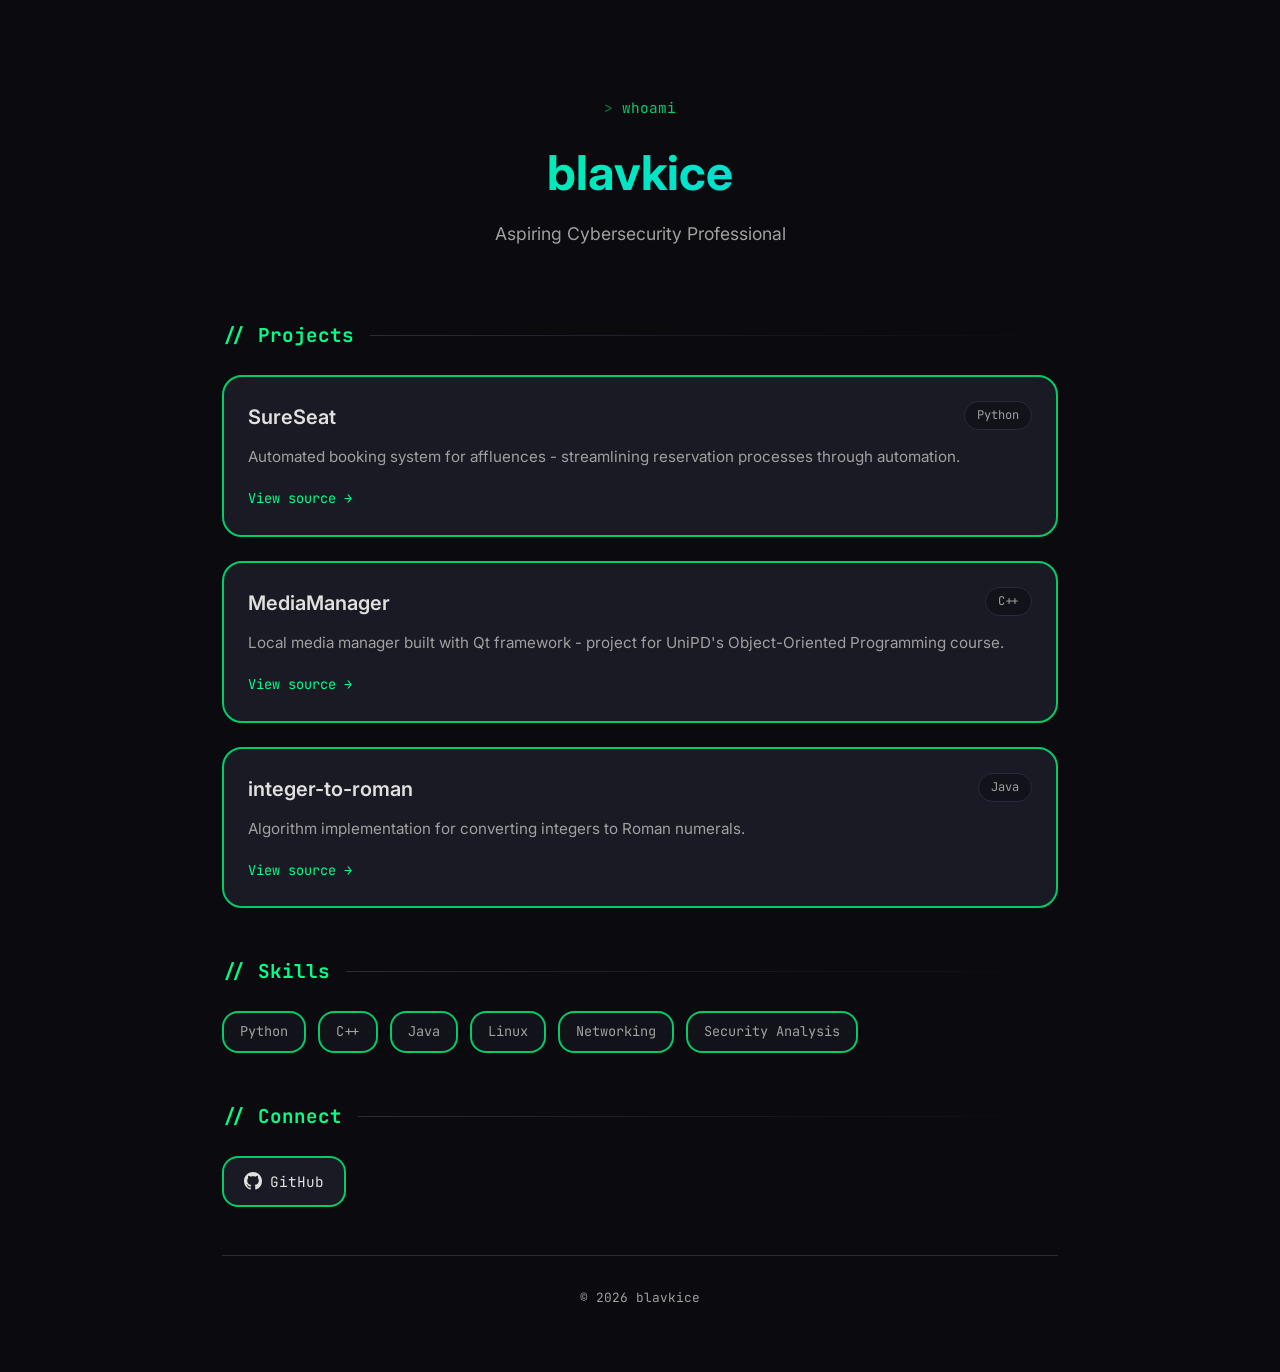
==== index.html @ 7a6851fd "updated style" ====
<!DOCTYPE html>
<html lang="en">
<head>
    <meta charset="UTF-8">
    <meta name="viewport" content="width=device-width, initial-scale=1.0">
    <meta name="description" content="blavkice - Aspiring Cybersecurity Professional. Portfolio showcasing projects in Python, C++, and Java.">
    <meta name="theme-color" content="#0a0a0f">
    <title>blavkice | Cybersecurity Portfolio</title>

    <link rel="preconnect" href="https://fonts.googleapis.com">
    <link rel="preconnect" href="https://fonts.gstatic.com" crossorigin>
    <link href="https://fonts.googleapis.com/css2?family=JetBrains+Mono:wght@400;700&family=Inter:wght@400;600;700&display=swap" rel="stylesheet">

    <link rel="stylesheet" href="style.css">

    <!-- SR only utility (inline for immediate availability) -->
    <style>
        .sr-only {
            position: absolute;
            width: 1px;
            height: 1px;
            padding: 0;
            margin: -1px;
            overflow: hidden;
            clip: rect(0, 0, 0, 0);
            white-space: nowrap;
            border: 0;
        }
    </style>
</head>
<body>
    <a href="#main-content" class="skip-link">Skip to main content</a>

    <div class="container">
        <header class="header">
            <p class="terminal-prompt" aria-hidden="true">whoami</p>
            <h1 class="header__title">blavkice</h1>
            <p class="header__tagline">Aspiring Cybersecurity Professional</p>
        </header>

        <main id="main-content">
            <section class="section" aria-labelledby="projects-heading">
                <div class="section__header">
                    <h2 id="projects-heading" class="section__title">// Projects</h2>
                </div>
                <div class="projects-grid" role="list">
                    <article class="project-card" role="listitem">
                        <div class="project-card__header">
                            <h3 class="project-card__title">
                                <a href="https://github.com/blavkice/SureSeat" target="_blank" rel="noopener noreferrer">
                                    SureSeat
                                </a>
                            </h3>
                            <span class="project-card__lang">Python</span>
                        </div>
                        <p class="project-card__desc">Automated booking system for affluences - streamlining reservation processes through automation.</p>
                        <a href="https://github.com/blavkice/SureSeat"
                           class="project-card__link"
                           target="_blank"
                           rel="noopener noreferrer"
                           aria-label="View SureSeat source code on GitHub">
                            View source
                        </a>
                    </article>

                    <article class="project-card" role="listitem">
                        <div class="project-card__header">
                            <h3 class="project-card__title">
                                <a href="https://github.com/blavkice/MediaManager" target="_blank" rel="noopener noreferrer">
                                    MediaManager
                                </a>
                            </h3>
                            <span class="project-card__lang">C++</span>
                        </div>
                        <p class="project-card__desc">Local media manager built with Qt framework - project for UniPD's Object-Oriented Programming course.</p>
                        <a href="https://github.com/blavkice/MediaManager"
                           class="project-card__link"
                           target="_blank"
                           rel="noopener noreferrer"
                           aria-label="View MediaManager source code on GitHub">
                            View source
                        </a>
                    </article>

                    <article class="project-card" role="listitem">
                        <div class="project-card__header">
                            <h3 class="project-card__title">
                                <a href="https://github.com/blavkice/integer-to-roman" target="_blank" rel="noopener noreferrer">
                                    integer-to-roman
                                </a>
                            </h3>
                            <span class="project-card__lang">Java</span>
                        </div>
                        <p class="project-card__desc">Algorithm implementation for converting integers to Roman numerals.</p>
                        <a href="https://github.com/blavkice/integer-to-roman"
                           class="project-card__link"
                           target="_blank"
                           rel="noopener noreferrer"
                           aria-label="View integer-to-roman source code on GitHub">
                            View source
                        </a>
                    </article>
                </div>
            </section>

            <section class="section" aria-labelledby="skills-heading">
                <div class="section__header">
                    <h2 id="skills-heading" class="section__title">// Skills</h2>
                </div>
                <ul class="skills-list" aria-label="Technical skills">
                    <li class="skill-tag">Python</li>
                    <li class="skill-tag">C++</li>
                    <li class="skill-tag">Java</li>
                    <li class="skill-tag">Linux</li>
                    <li class="skill-tag">Networking</li>
                    <li class="skill-tag">Security Analysis</li>
                </ul>
            </section>

            <section class="section" aria-labelledby="contact-heading">
                <div class="section__header">
                    <h2 id="contact-heading" class="section__title">// Connect</h2>
                </div>
                <nav class="contact-links" aria-label="Social links">
                    <a href="https://github.com/blavkice"
                       class="contact-link"
                       target="_blank"
                       rel="noopener noreferrer"
                       aria-label="Visit GitHub profile">
                        <svg class="contact-link__icon" viewBox="0 0 24 24" fill="currentColor" aria-hidden="true" focusable="false">
                            <path d="M12 0C5.37 0 0 5.37 0 12c0 5.31 3.435 9.795 8.205 11.385.6.105.825-.255.825-.57 0-.285-.015-1.23-.015-2.235-3.015.555-3.795-.735-4.035-1.41-.135-.345-.72-1.41-1.23-1.695-.42-.225-1.02-.78-.015-.795.945-.015 1.62.87 1.845 1.23 1.08 1.815 2.805 1.305 3.495.99.105-.78.42-1.305.765-1.605-2.67-.3-5.46-1.335-5.46-5.925 0-1.305.465-2.385 1.23-3.225-.12-.3-.54-1.53.12-3.18 0 0 1.005-.315 3.3 1.23.96-.27 1.98-.405 3-.405s2.04.135 3 .405c2.295-1.56 3.3-1.23 3.3-1.23.66 1.65.24 2.88.12 3.18.765.84 1.23 1.905 1.23 3.225 0 4.605-2.805 5.625-5.475 5.925.435.375.81 1.095.81 2.22 0 1.605-.015 2.895-.015 3.3 0 .315.225.69.825.57A12.02 12.02 0 0024 12c0-6.63-5.37-12-12-12z"/>
                        </svg>
                        GitHub
                    </a>
                </nav>
            </section>
        </main>

        <footer class="footer" role="contentinfo">
            <p>&copy; <span id="current-year">2025</span> blavkice</p>
        </footer>
    </div>

    <script src="script.js"></script>
    <script>
        document.getElementById('current-year').textContent = new Date().getFullYear();
    </script>
</body>
</html>
---- style.css ----
:root {
    --bg-primary: #0a0a0f;
    --bg-secondary: #12121a;
    --bg-card: #1a1a24;
    --accent: #00ff88;
    --accent-dim: #00cc6a;
    --text-primary: #e0e0e0;
    --text-secondary: #a0a0a0;
    --border: #2a2a3a;
    --glow: rgba(0, 255, 136, 0.15);
    --focus-outline: #00ccff;
}

*,
*::before,
*::after {
    margin: 0;
    padding: 0;
    box-sizing: border-box;
}

html {
    scroll-behavior: smooth;
}

body {
    font-family: 'Inter', -apple-system, BlinkMacSystemFont, 'Segoe UI', sans-serif;
    background: var(--bg-primary);
    color: var(--text-primary);
    line-height: 1.6;
    min-height: 100vh;
    font-size: 1rem;
}


.skip-link {
    position: absolute;
    top: -100%;
    left: 50%;
    transform: translateX(-50%);
    background: var(--accent);
    color: var(--bg-primary);
    padding: 0.75rem 1.5rem;
    border-radius: 0 0 8px 8px;
    font-weight: 600;
    text-decoration: none;
    z-index: 1000;
    transition: top 0.2s;
}

.skip-link:focus {
    top: 0;
    outline: 3px solid var(--focus-outline);
    outline-offset: 2px;
}

:focus-visible {
    outline: 3px solid var(--focus-outline);
    outline-offset: 2px;
}

a:focus-visible,
button:focus-visible {
    outline: 3px solid var(--focus-outline);
    outline-offset: 2px;
}

@media (prefers-reduced-motion: reduce) {
    *,
    *::before,
    *::after {
        animation-duration: 0.01ms !important;
        animation-iteration-count: 1 !important;
        transition-duration: 0.01ms !important;
    }

    html {
        scroll-behavior: auto;
    }
}

.container {
    max-width: 900px;
    margin: 0 auto;
    padding: 2rem;
}

.header {
    text-align: center;
    padding: 4rem 0 3rem;
}

.terminal-prompt {
    font-family: 'JetBrains Mono', monospace;
    color: var(--accent);
    font-size: 0.9rem;
    margin-bottom: 1rem;
    opacity: 0.8;
}

.terminal-prompt::before {
    content: '> ';
    opacity: 0.6;
}

.header__title {
    font-size: clamp(2rem, 5vw, 3rem);
    font-weight: 700;
    margin-bottom: 0.5rem;
    background: linear-gradient(135deg, var(--accent), #00ccff);
    -webkit-background-clip: text;
    -webkit-text-fill-color: transparent;
    background-clip: text;
}

.header__tagline {
    color: var(--text-secondary);
    font-size: 1.1rem;
    margin-bottom: 1.5rem;
}

.status {
    display: inline-flex;
    align-items: center;
    gap: 0.5rem;
    font-family: 'JetBrains Mono', monospace;
    font-size: 0.85rem;
    color: var(--accent);
    background: var(--glow);
    padding: 0.5rem 1rem;
    border-radius: 20px;
    border: 1px solid var(--accent-dim);
}

.status__indicator {
    width: 8px;
    height: 8px;
    background: var(--accent);
    border-radius: 50%;
    animation: pulse 2s infinite;
}

@keyframes pulse {
    0%, 100% { opacity: 1; }
    50% { opacity: 0.4; }
}

.section {
    margin-bottom: 3rem;
}

.section__header {
    display: flex;
    align-items: center;
    gap: 1rem;
    margin-bottom: 1.5rem;
    font-family: 'JetBrains Mono', monospace;
}

.section__title {
    font-size: 1.2rem;
    color: var(--accent);
}

.section__header::after {
    content: '';
    flex: 1;
    height: 1px;
    background: linear-gradient(90deg, var(--border), transparent);
}

.projects-grid {
    display: grid;
    gap: 1.5rem;
}

.project-card {
    background: var(--bg-card);
    border: 2px solid var(--accent-dim);
    border-radius: 20px;
    padding: 1.5rem;
    transition: border-color 0.3s ease, transform 0.3s ease, box-shadow 0.3s ease;
    position: relative;
    overflow: hidden;
}

.project-card::before {
    content: '';
    position: absolute;
    top: 0;
    left: 0;
    width: 100%;
    height: 2px;
    background: linear-gradient(90deg, var(--accent), transparent);
    opacity: 0;
    transition: opacity 0.3s;
}

.project-card:hover,
.project-card:focus-within {
    border-color: var(--accent-dim);
    transform: translateY(-2px);
    box-shadow: 0 10px 40px rgba(0, 255, 136, 0.1);
}

.project-card:hover::before,
.project-card:focus-within::before {
    opacity: 1;
}

.project-card__header {
    display: flex;
    justify-content: space-between;
    align-items: flex-start;
    margin-bottom: 0.75rem;
    flex-wrap: wrap;
    gap: 0.5rem;
}

.project-card__title {
    font-size: 1.25rem;
    font-weight: 600;
    color: var(--text-primary);
}

.project-card__title a {
    color: inherit;
    text-decoration: none;
    transition: color 0.2s;
}

.project-card__title a:hover,
.project-card__title a:focus {
    color: var(--accent);
}

.project-card__lang {
    font-family: 'JetBrains Mono', monospace;
    font-size: 0.75rem;
    padding: 0.25rem 0.75rem;
    background: var(--bg-secondary);
    border: 1px solid var(--border);
    border-radius: 15px;
    color: var(--text-secondary);
}

.project-card__desc {
    color: var(--text-secondary);
    font-size: 0.95rem;
    margin-bottom: 1rem;
}

.project-card__link {
    font-family: 'JetBrains Mono', monospace;
    font-size: 0.85rem;
    color: var(--accent);
    text-decoration: none;
    display: inline-flex;
    align-items: center;
    gap: 0.5rem;
    transition: gap 0.2s;
}

.project-card__link:hover,
.project-card__link:focus {
    gap: 0.75rem;
}

.project-card__link::after {
    content: '\2192';
    aria-hidden: true;
}

.skills-list {
    display: flex;
    flex-wrap: wrap;
    gap: 0.75rem;
    list-style: none;
}

.skill-tag {
    font-family: 'JetBrains Mono', monospace;
    font-size: 0.85rem;
    padding: 0.5rem 1rem;
    background: var(--bg-secondary);
    border: 2px solid var(--accent-dim);
    border-radius: 16px;
    color: var(--text-secondary);
    transition: border-color 0.2s, color 0.2s;
}

.skill-tag:hover {
    border-color: var(--accent-dim);
    color: var(--accent);
}

.contact-links {
    display: flex;
    gap: 1rem;
    flex-wrap: wrap;
}

.contact-link {
    display: inline-flex;
    align-items: center;
    gap: 0.5rem;
    padding: 0.75rem 1.25rem;
    background: var(--bg-card);
    border: 2px solid var(--accent-dim);
    border-radius: 16px;
    color: var(--text-primary);
    text-decoration: none;
    font-family: 'JetBrains Mono', monospace;
    font-size: 0.9rem;
    transition: border-color 0.2s, color 0.2s;
}

.contact-link:hover,
.contact-link:focus {
    border-color: var(--accent);
    color: var(--accent);
}

.contact-link__icon {
    width: 18px;
    height: 18px;
    flex-shrink: 0;
}

.footer {
    text-align: center;
    padding: 2rem 0;
    font-family: 'JetBrains Mono', monospace;
    font-size: 0.8rem;
    color: var(--text-secondary);
    border-top: 1px solid var(--border);
    margin-top: 2rem;
}

@media (max-width: 600px) {
    .container {
        padding: 1rem;
    }

    .header {
        padding: 2rem 0;
    }

    .section__header {
        flex-wrap: wrap;
    }

    .project-card__header {
        flex-direction: column;
        align-items: flex-start;
    }
}

@media (prefers-contrast: high) {
    :root {
        --text-secondary: #c0c0c0;
        --border: #404050;
    }

    .project-card,
    .contact-link,
    .skill-tag {
        border-width: 2px;
    }
}
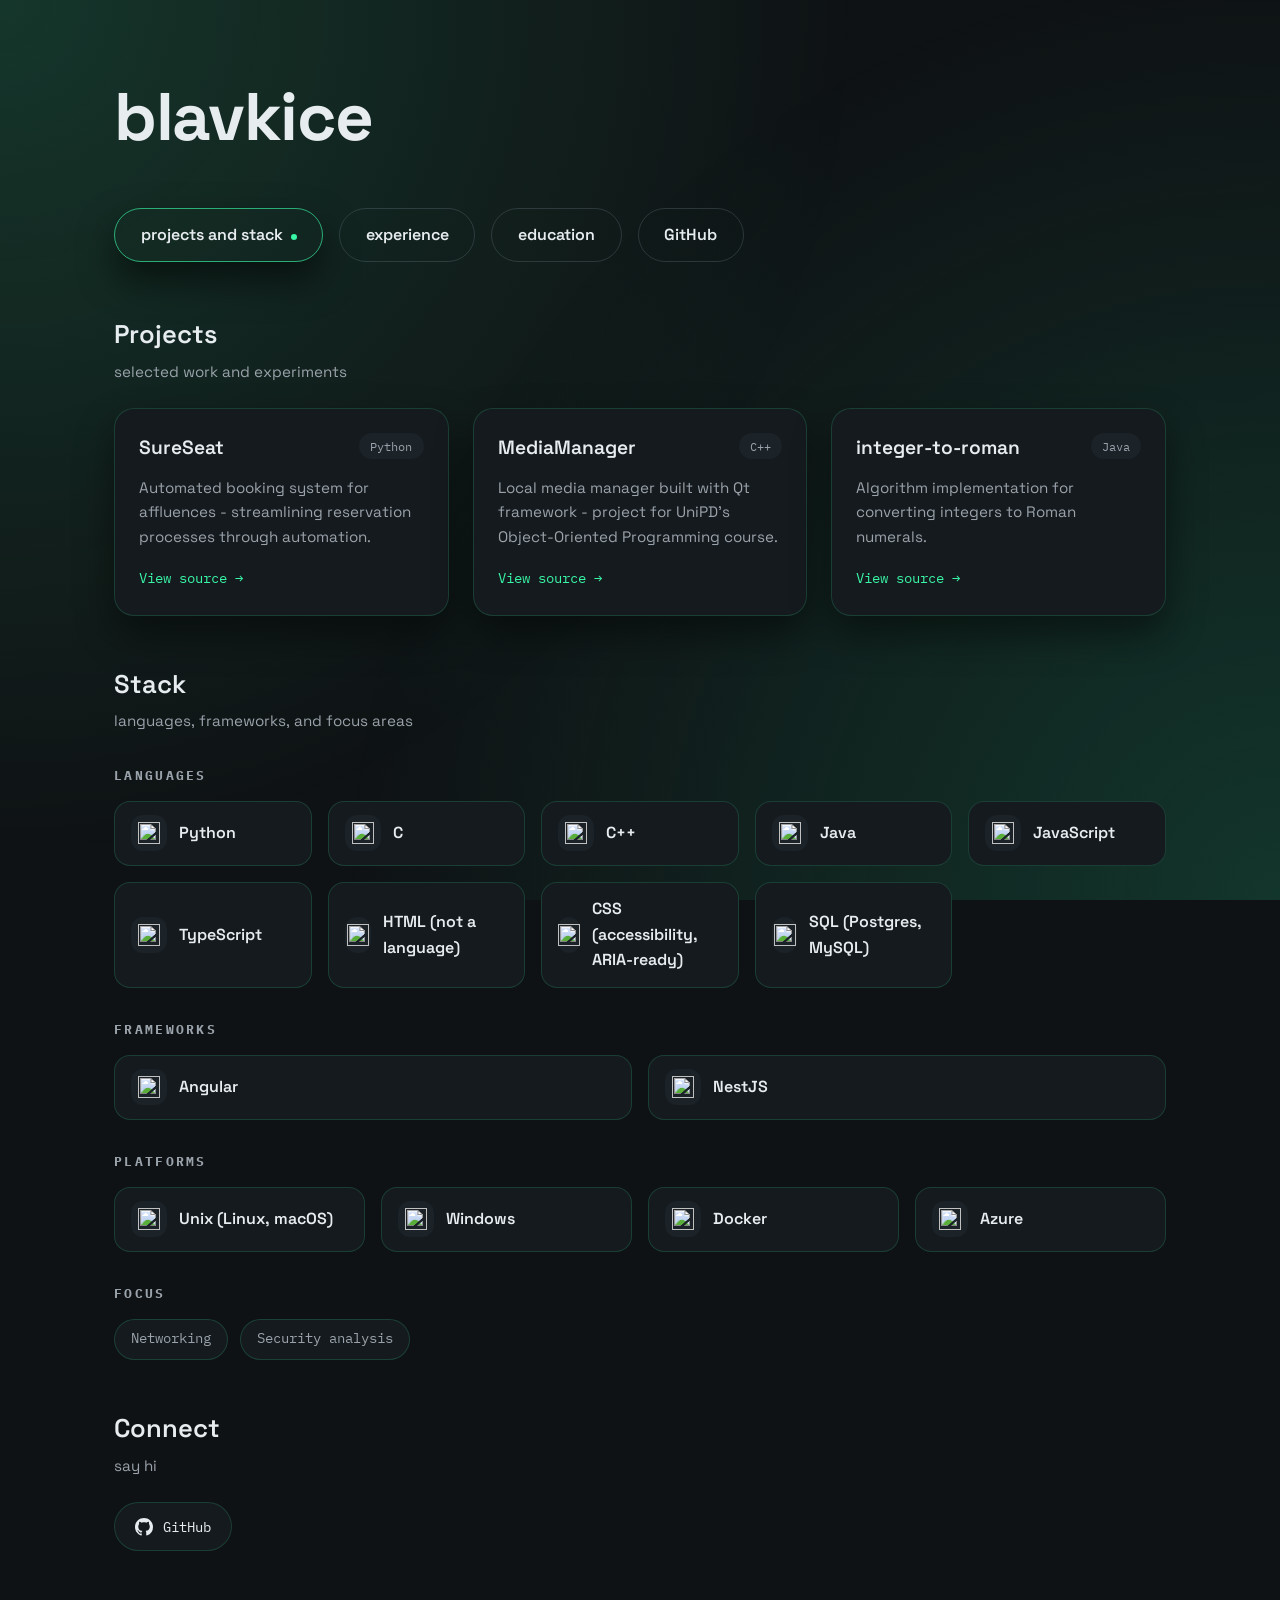
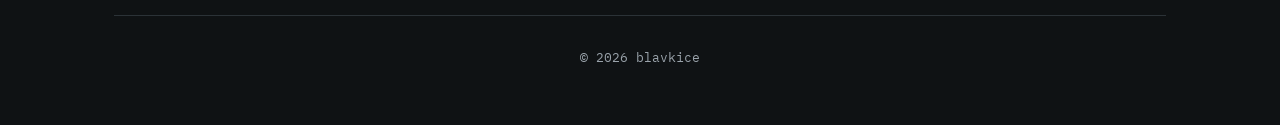
==== commit 145b7733: "portfolio update" ====
--- a/index.html
+++ b/index.html
@@ -3,13 +3,13 @@
 <head>
     <meta charset="UTF-8">
     <meta name="viewport" content="width=device-width, initial-scale=1.0">
-    <meta name="description" content="blavkice - Aspiring Cybersecurity Professional. Portfolio showcasing projects in Python, C++, and Java.">
-    <meta name="theme-color" content="#0a0a0f">
-    <title>blavkice | Cybersecurity Portfolio</title>
+    <meta name="description" content="blavkice - Software developer. Portfolio with projects in Python, C++, Java, and TypeScript with Angular and NestJS.">
+    <meta name="theme-color" content="#0f1214">
+    <title>blavkice portfolio</title>
 
     <link rel="preconnect" href="https://fonts.googleapis.com">
     <link rel="preconnect" href="https://fonts.gstatic.com" crossorigin>
-    <link href="https://fonts.googleapis.com/css2?family=JetBrains+Mono:wght@400;700&family=Inter:wght@400;600;700&display=swap" rel="stylesheet">
+    <link href="https://fonts.googleapis.com/css2?family=IBM+Plex+Mono:wght@400;500&family=Space+Grotesk:wght@400;500;600;700&display=swap" rel="stylesheet">
 
     <link rel="stylesheet" href="style.css">
 
@@ -31,17 +31,28 @@
 <body>
     <a href="#main-content" class="skip-link">Skip to main content</a>
 
-    <div class="container">
-        <header class="header">
-            <p class="terminal-prompt" aria-hidden="true">whoami</p>
-            <h1 class="header__title">blavkice</h1>
-            <p class="header__tagline">Aspiring Cybersecurity Professional</p>
+    <div class="page">
+        <header class="hero hero--single">
+            <div class="hero__content">
+                <!-- <p class="eyebrow reveal" style="--delay: 0ms">student</p> -->
+                <h1 class="hero__title reveal" style="--delay: 80ms">blavkice</h1>
+                <p class="hero__subtitle reveal" style="--delay: 140ms"></p>
+                <div class="hero__actions reveal" style="--delay: 200ms">
+                    <a class="button button--ghost button--active" href="index.html">projects and stack</a>
+                    <a class="button button--ghost" href="experience.html">experience</a>
+                    <a class="button button--ghost" href="education.html">education</a>
+                    <a class="button button--ghost" href="https://github.com/blavkice" target="_blank" rel="noopener noreferrer">GitHub</a>
+                </div>
+            </div>
         </header>
 
         <main id="main-content">
             <section class="section" aria-labelledby="projects-heading">
                 <div class="section__header">
-                    <h2 id="projects-heading" class="section__title">// Projects</h2>
+                    <div>
+                        <h2 id="projects-heading" class="section__title">Projects</h2>
+                        <p class="section__desc">selected work and experiments</p>
+                    </div>
                 </div>
                 <div class="projects-grid" role="list">
                     <article class="project-card" role="listitem">
@@ -103,23 +114,137 @@
                 </div>
             </section>
 
-            <section class="section" aria-labelledby="skills-heading">
+            <section class="section" aria-labelledby="stack-heading">
                 <div class="section__header">
-                    <h2 id="skills-heading" class="section__title">// Skills</h2>
-                </div>
-                <ul class="skills-list" aria-label="Technical skills">
-                    <li class="skill-tag">Python</li>
-                    <li class="skill-tag">C++</li>
-                    <li class="skill-tag">Java</li>
-                    <li class="skill-tag">Linux</li>
-                    <li class="skill-tag">Networking</li>
-                    <li class="skill-tag">Security Analysis</li>
-                </ul>
+                    <div>
+                        <h2 id="stack-heading" class="section__title">Stack</h2>
+                        <p class="section__desc">languages, frameworks, and focus areas</p>
+                    </div>
+                </div>
+
+                <div class="stack-section">
+                    <h3 class="stack-section__title">Languages</h3>
+                    <div class="stack-grid" role="list">
+                        <div class="logo-card" role="listitem">
+                            <div class="logo-card__icon">
+                                <img src="https://cdn.jsdelivr.net/gh/devicons/devicon@latest/icons/python/python-original.svg" alt="" aria-hidden="true" loading="lazy">
+                            </div>
+                            <span class="logo-card__label">Python</span>
+                        </div>
+                        <div class="logo-card" role="listitem">
+                            <div class="logo-card__icon">
+                                <img src="https://cdn.jsdelivr.net/gh/devicons/devicon@latest/icons/c/c-original.svg" alt="" aria-hidden="true" loading="lazy">
+                            </div>
+                            <span class="logo-card__label">C</span>
+                        </div>
+                        <div class="logo-card" role="listitem">
+                            <div class="logo-card__icon">
+                                <img src="https://cdn.jsdelivr.net/gh/devicons/devicon@latest/icons/cplusplus/cplusplus-original.svg" alt="" aria-hidden="true" loading="lazy">
+                            </div>
+                            <span class="logo-card__label">C++</span>
+                        </div>
+                        <div class="logo-card" role="listitem">
+                            <div class="logo-card__icon">
+                                <img src="https://cdn.jsdelivr.net/gh/devicons/devicon@latest/icons/java/java-original.svg" alt="" aria-hidden="true" loading="lazy">
+                            </div>
+                            <span class="logo-card__label">Java</span>
+                        </div>
+                        <div class="logo-card" role="listitem">
+                            <div class="logo-card__icon">
+                                <img src="https://cdn.jsdelivr.net/gh/devicons/devicon@latest/icons/javascript/javascript-original.svg" alt="" aria-hidden="true" loading="lazy">
+                            </div>
+                            <span class="logo-card__label">JavaScript</span>
+                        </div>
+                        <div class="logo-card" role="listitem">
+                            <div class="logo-card__icon">
+                                <img src="https://cdn.jsdelivr.net/gh/devicons/devicon@latest/icons/typescript/typescript-original.svg" alt="" aria-hidden="true" loading="lazy">
+                            </div>
+                            <span class="logo-card__label">TypeScript</span>
+                        </div>
+                        <div class="logo-card" role="listitem">
+                            <div class="logo-card__icon">
+                                <img src="https://cdn.jsdelivr.net/gh/devicons/devicon@latest/icons/html5/html5-original.svg" alt="" aria-hidden="true" loading="lazy">
+                            </div>
+                            <span class="logo-card__label">HTML (not a language)</span>
+                        </div>
+                        <div class="logo-card" role="listitem">
+                            <div class="logo-card__icon">
+                                <img src="https://cdn.jsdelivr.net/gh/devicons/devicon@latest/icons/css3/css3-original.svg" alt="" aria-hidden="true" loading="lazy">
+                            </div>
+                            <span class="logo-card__label">CSS (accessibility, ARIA-ready)</span>
+                        </div>
+                        <div class="logo-card" role="listitem">
+                            <div class="logo-card__icon">
+                                <img src="https://cdn.jsdelivr.net/gh/devicons/devicon@latest/icons/postgresql/postgresql-original.svg" alt="" aria-hidden="true" loading="lazy">
+                            </div>
+                            <span class="logo-card__label">SQL (Postgres, MySQL)</span>
+                        </div>
+                    </div>
+                </div>
+
+                <div class="stack-section">
+                    <h3 class="stack-section__title">Frameworks</h3>
+                    <div class="stack-grid" role="list">
+                        <div class="logo-card" role="listitem">
+                            <div class="logo-card__icon">
+                                <img src="https://cdn.jsdelivr.net/gh/devicons/devicon@latest/icons/angularjs/angularjs-original.svg" alt="" aria-hidden="true" loading="lazy">
+                            </div>
+                            <span class="logo-card__label">Angular</span>
+                        </div>
+                        <div class="logo-card" role="listitem">
+                            <div class="logo-card__icon">
+                                <img src="https://cdn.jsdelivr.net/gh/devicons/devicon@latest/icons/nestjs/nestjs-original.svg" alt="" aria-hidden="true" loading="lazy">
+                            </div>
+                            <span class="logo-card__label">NestJS</span>
+                        </div>
+                    </div>
+                </div>
+
+                <div class="stack-section">
+                    <h3 class="stack-section__title">Platforms</h3>
+                    <div class="stack-grid" role="list">
+                        <div class="logo-card" role="listitem">
+                            <div class="logo-card__icon">
+                                <img src="https://cdn.jsdelivr.net/gh/devicons/devicon@latest/icons/linux/linux-original.svg" alt="" aria-hidden="true" loading="lazy">
+                            </div>
+                            <span class="logo-card__label">Unix (Linux, macOS)</span>
+                        </div>
+                        <div class="logo-card" role="listitem">
+                            <div class="logo-card__icon">
+                                <img src="https://cdn.jsdelivr.net/gh/devicons/devicon@latest/icons/windows8/windows8-original.svg" alt="" aria-hidden="true" loading="lazy">
+                            </div>
+                            <span class="logo-card__label">Windows</span>
+                        </div>
+                        <div class="logo-card" role="listitem">
+                            <div class="logo-card__icon">
+                                <img src="https://cdn.jsdelivr.net/gh/devicons/devicon@latest/icons/docker/docker-original.svg" alt="" aria-hidden="true" loading="lazy">
+                            </div>
+                            <span class="logo-card__label">Docker</span>
+                        </div>
+                        <div class="logo-card" role="listitem">
+                            <div class="logo-card__icon">
+                                <img src="https://cdn.jsdelivr.net/gh/devicons/devicon@latest/icons/azure/azure-original.svg" alt="" aria-hidden="true" loading="lazy">
+                            </div>
+                            <span class="logo-card__label">Azure</span>
+                        </div>
+                    </div>
+                </div>
+
+                <div class="stack-section">
+                    <h3 class="stack-section__title">Focus</h3>
+                    <ul class="chip-list" aria-label="Focus areas">
+                        <li class="chip">Networking</li>
+                        <li class="chip">Security analysis</li>
+                    </ul>
+                </div>
             </section>
 
             <section class="section" aria-labelledby="contact-heading">
                 <div class="section__header">
-                    <h2 id="contact-heading" class="section__title">// Connect</h2>
+                    <div>
+                        <h2 id="contact-heading" class="section__title">Connect</h2>
+                        <p class="section__desc">say hi</p>
+                    </div>
                 </div>
                 <nav class="contact-links" aria-label="Social links">
                     <a href="https://github.com/blavkice"
--- a/style.css
+++ b/style.css
@@ -1,14 +1,15 @@
 :root {
-    --bg-primary: #0a0a0f;
-    --bg-secondary: #12121a;
-    --bg-card: #1a1a24;
-    --accent: #00ff88;
-    --accent-dim: #00cc6a;
-    --text-primary: #e0e0e0;
-    --text-secondary: #a0a0a0;
-    --border: #2a2a3a;
-    --glow: rgba(0, 255, 136, 0.15);
-    --focus-outline: #00ccff;
+    --bg: #0f1214;
+    --bg-elev: #151a1e;
+    --bg-soft: #1b2228;
+    --ink: #e7ecef;
+    --ink-muted: #9aa3ab;
+    --accent: #39f5a6;
+    --accent-soft: rgba(57, 245, 166, 0.12);
+    --border: rgba(148, 163, 184, 0.22);
+    --shadow: 0 24px 50px rgba(0, 0, 0, 0.45);
+    --radius: 24px;
+    --mono: 'IBM Plex Mono', ui-monospace, SFMono-Regular, Menlo, monospace;
 }
 
 *,
@@ -24,14 +25,31 @@
 }
 
 body {
-    font-family: 'Inter', -apple-system, BlinkMacSystemFont, 'Segoe UI', sans-serif;
-    background: var(--bg-primary);
-    color: var(--text-primary);
+    font-family: 'Space Grotesk', 'Helvetica Neue', sans-serif;
+    background: var(--bg);
+    color: var(--ink);
     line-height: 1.6;
     min-height: 100vh;
     font-size: 1rem;
-}
-
+    position: relative;
+}
+
+body::before,
+body::after {
+    content: '';
+    position: fixed;
+    inset: 0;
+    pointer-events: none;
+    z-index: 0;
+}
+
+body::before {
+    background: radial-gradient(circle at top left, rgba(57, 245, 166, 0.16), transparent 55%);
+}
+
+body::after {
+    background: radial-gradient(circle at bottom right, rgba(34, 199, 140, 0.2), transparent 60%);
+}
 
 .skip-link {
     position: absolute;
@@ -39,30 +57,30 @@
     left: 50%;
     transform: translateX(-50%);
     background: var(--accent);
-    color: var(--bg-primary);
+    color: #08110d;
     padding: 0.75rem 1.5rem;
-    border-radius: 0 0 8px 8px;
+    border-radius: 0 0 12px 12px;
     font-weight: 600;
     text-decoration: none;
-    z-index: 1000;
-    transition: top 0.2s;
+    z-index: 10;
+    transition: top 0.2s ease;
 }
 
 .skip-link:focus {
     top: 0;
-    outline: 3px solid var(--focus-outline);
+    outline: 3px solid var(--accent);
     outline-offset: 2px;
 }
 
 :focus-visible {
-    outline: 3px solid var(--focus-outline);
-    outline-offset: 2px;
+    outline: 3px solid var(--accent);
+    outline-offset: 3px;
 }
 
 a:focus-visible,
 button:focus-visible {
-    outline: 3px solid var(--focus-outline);
-    outline-offset: 2px;
+    outline: 3px solid var(--accent);
+    outline-offset: 3px;
 }
 
 @media (prefers-reduced-motion: reduce) {
@@ -79,133 +97,205 @@
     }
 }
 
-.container {
-    max-width: 900px;
+.page {
+    max-width: 1100px;
     margin: 0 auto;
-    padding: 2rem;
-}
-
-.header {
-    text-align: center;
-    padding: 4rem 0 3rem;
-}
-
-.terminal-prompt {
-    font-family: 'JetBrains Mono', monospace;
-    color: var(--accent);
-    font-size: 0.9rem;
-    margin-bottom: 1rem;
-    opacity: 0.8;
-}
-
-.terminal-prompt::before {
-    content: '> ';
-    opacity: 0.6;
-}
-
-.header__title {
-    font-size: clamp(2rem, 5vw, 3rem);
+    padding: 2.5rem 1.5rem 3.5rem;
+    position: relative;
+    z-index: 1;
+}
+
+.hero {
+    display: grid;
+    grid-template-columns: 1.2fr 0.8fr;
+    gap: 2.5rem;
+    align-items: center;
+    padding: 1.5rem 0 1.25rem;
+}
+
+.hero--single {
+    grid-template-columns: 1fr;
+}
+
+.hero__content {
+    display: flex;
+    flex-direction: column;
+    gap: 0.75rem;
+}
+
+.eyebrow {
+    font-family: var(--mono);
+    letter-spacing: 0.2em;
+    text-transform: uppercase;
+    font-size: 0.7rem;
+    color: var(--ink-muted);
+}
+
+.hero__title {
+    font-size: clamp(2.8rem, 6vw, 4.2rem);
     font-weight: 700;
-    margin-bottom: 0.5rem;
-    background: linear-gradient(135deg, var(--accent), #00ccff);
-    -webkit-background-clip: text;
-    -webkit-text-fill-color: transparent;
-    background-clip: text;
-}
-
-.header__tagline {
-    color: var(--text-secondary);
+    letter-spacing: -0.02em;
+}
+
+.hero__subtitle {
     font-size: 1.1rem;
-    margin-bottom: 1.5rem;
-}
-
-.status {
-    display: inline-flex;
-    align-items: center;
-    gap: 0.5rem;
-    font-family: 'JetBrains Mono', monospace;
+    color: var(--ink-muted);
+    max-width: 28rem;
+}
+
+.hero__actions {
+    display: flex;
+    flex-wrap: wrap;
+    gap: 1rem;
+    margin-top: 0.75rem;
+}
+
+.button {
+    background: var(--accent);
+    color: #08110d;
+    padding: 0.85rem 1.6rem;
+    border-radius: 999px;
+    text-decoration: none;
+    font-weight: 600;
+    border: 1px solid transparent;
+    transition: transform 0.2s ease, box-shadow 0.2s ease, background 0.2s ease;
+    box-shadow: 0 16px 30px rgba(0, 0, 0, 0.45);
+}
+
+.button:hover,
+.button:focus {
+    transform: translateY(-1px);
+    box-shadow: 0 22px 40px rgba(0, 0, 0, 0.55);
+}
+
+.button--ghost {
+    background: transparent;
+    color: var(--ink);
+    border-color: var(--border);
+    box-shadow: none;
+}
+
+.button--ghost:hover,
+.button--ghost:focus {
+    background: var(--bg-elev);
+    border-color: rgba(57, 245, 166, 0.45);
+}
+
+.button--active {
+    position: relative;
+    border-color: rgba(57, 245, 166, 0.65);
+    box-shadow: 0 18px 36px rgba(0, 0, 0, 0.55);
+}
+
+.button--active::after {
+    content: '';
+    display: inline-block;
+    width: 6px;
+    height: 6px;
+    border-radius: 999px;
+    margin-left: 0.5rem;
+    background: #08110d;
+}
+
+.button--ghost.button--active::after {
+    background: var(--accent);
+}
+
+.hero__card {
+    background: var(--bg-elev);
+    border: 1px solid rgba(57, 245, 166, 0.18);
+    border-radius: var(--radius);
+    padding: 1.5rem;
+    box-shadow: var(--shadow);
+    position: relative;
+    overflow: hidden;
+}
+
+.hero__card::before {
+    content: '';
+    position: absolute;
+    inset: 0;
+    background: linear-gradient(135deg, rgba(57, 245, 166, 0.14), rgba(34, 199, 140, 0.12));
+    opacity: 0.7;
+    pointer-events: none;
+}
+
+.hero__card-inner {
+    position: relative;
+}
+
+.card__label {
+    font-family: var(--mono);
+    text-transform: uppercase;
+    letter-spacing: 0.12em;
+    font-size: 0.7rem;
+    color: var(--ink-muted);
+}
+
+.card__value {
+    font-size: 1.2rem;
+    font-weight: 600;
+    margin-top: 0.5rem;
+}
+
+.card__meta {
+    margin-top: 0.75rem;
+    font-family: var(--mono);
     font-size: 0.85rem;
-    color: var(--accent);
-    background: var(--glow);
-    padding: 0.5rem 1rem;
-    border-radius: 20px;
-    border: 1px solid var(--accent-dim);
-}
-
-.status__indicator {
-    width: 8px;
-    height: 8px;
-    background: var(--accent);
-    border-radius: 50%;
-    animation: pulse 2s infinite;
-}
-
-@keyframes pulse {
-    0%, 100% { opacity: 1; }
-    50% { opacity: 0.4; }
+    color: var(--ink-muted);
 }
 
 .section {
-    margin-bottom: 3rem;
+    margin-top: 3rem;
+}
+
+.section:first-of-type {
+    margin-top: 2rem;
 }
 
 .section__header {
     display: flex;
-    align-items: center;
+    justify-content: space-between;
+    align-items: flex-end;
     gap: 1rem;
     margin-bottom: 1.5rem;
-    font-family: 'JetBrains Mono', monospace;
 }
 
 .section__title {
-    font-size: 1.2rem;
-    color: var(--accent);
-}
-
-.section__header::after {
-    content: '';
-    flex: 1;
-    height: 1px;
-    background: linear-gradient(90deg, var(--border), transparent);
+    font-size: 1.6rem;
+    font-weight: 600;
+}
+
+.section__desc {
+    color: var(--ink-muted);
+    font-size: 0.95rem;
+    margin-top: 0.3rem;
 }
 
 .projects-grid {
     display: grid;
+    grid-template-columns: repeat(auto-fit, minmax(260px, 1fr));
     gap: 1.5rem;
 }
 
+.education-list .projects-grid + .projects-grid {
+    margin-top: 1.5rem;
+}
+
 .project-card {
-    background: var(--bg-card);
-    border: 2px solid var(--accent-dim);
+    background: var(--bg-elev);
+    border: 1px solid rgba(57, 245, 166, 0.16);
     border-radius: 20px;
     padding: 1.5rem;
-    transition: border-color 0.3s ease, transform 0.3s ease, box-shadow 0.3s ease;
-    position: relative;
-    overflow: hidden;
-}
-
-.project-card::before {
-    content: '';
-    position: absolute;
-    top: 0;
-    left: 0;
-    width: 100%;
-    height: 2px;
-    background: linear-gradient(90deg, var(--accent), transparent);
-    opacity: 0;
-    transition: opacity 0.3s;
+    box-shadow: 0 18px 38px rgba(0, 0, 0, 0.45);
+    transition: transform 0.2s ease, box-shadow 0.2s ease, border-color 0.2s ease;
 }
 
 .project-card:hover,
 .project-card:focus-within {
-    border-color: var(--accent-dim);
-    transform: translateY(-2px);
-    box-shadow: 0 10px 40px rgba(0, 255, 136, 0.1);
-}
-
-.project-card:hover::before,
-.project-card:focus-within::before {
-    opacity: 1;
+    transform: translateY(-4px);
+    box-shadow: 0 26px 54px rgba(0, 0, 0, 0.55);
+    border-color: rgba(57, 245, 166, 0.4);
 }
 
 .project-card__header {
@@ -217,16 +307,53 @@
     gap: 0.5rem;
 }
 
+.project-card--profile .project-card__header {
+    align-items: center;
+}
+
+.project-card__text {
+    display: flex;
+    flex-direction: column;
+    gap: 0.35rem;
+}
+
+.project-card__role {
+    font-family: var(--mono);
+    font-size: 0.85rem;
+    color: var(--ink-muted);
+}
+
+.badge {
+    min-width: 52px;
+    height: 52px;
+    border-radius: 16px;
+    background: var(--bg-soft);
+    border: 1px solid rgba(57, 245, 166, 0.25);
+    display: grid;
+    place-items: center;
+    font-family: var(--mono);
+    font-size: 0.95rem;
+    letter-spacing: 0.08em;
+    color: var(--accent);
+}
+
+.badge--vertiv {
+    background: linear-gradient(135deg, rgba(57, 245, 166, 0.2), rgba(21, 26, 30, 0.9));
+}
+
+.badge--unipd {
+    background: linear-gradient(135deg, rgba(57, 245, 166, 0.14), rgba(21, 26, 30, 0.9));
+}
+
 .project-card__title {
-    font-size: 1.25rem;
+    font-size: 1.2rem;
     font-weight: 600;
-    color: var(--text-primary);
 }
 
 .project-card__title a {
     color: inherit;
     text-decoration: none;
-    transition: color 0.2s;
+    transition: color 0.2s ease;
 }
 
 .project-card__title a:hover,
@@ -235,30 +362,29 @@
 }
 
 .project-card__lang {
-    font-family: 'JetBrains Mono', monospace;
+    font-family: var(--mono);
     font-size: 0.75rem;
-    padding: 0.25rem 0.75rem;
-    background: var(--bg-secondary);
-    border: 1px solid var(--border);
-    border-radius: 15px;
-    color: var(--text-secondary);
+    padding: 0.2rem 0.7rem;
+    background: var(--bg-soft);
+    border-radius: 999px;
+    color: var(--ink-muted);
 }
 
 .project-card__desc {
-    color: var(--text-secondary);
+    color: var(--ink-muted);
     font-size: 0.95rem;
     margin-bottom: 1rem;
 }
 
 .project-card__link {
-    font-family: 'JetBrains Mono', monospace;
+    font-family: var(--mono);
     font-size: 0.85rem;
     color: var(--accent);
     text-decoration: none;
     display: inline-flex;
     align-items: center;
     gap: 0.5rem;
-    transition: gap 0.2s;
+    transition: gap 0.2s ease;
 }
 
 .project-card__link:hover,
@@ -271,27 +397,76 @@
     aria-hidden: true;
 }
 
-.skills-list {
+.stack-section {
+    margin-top: 2rem;
+}
+
+.stack-section__title {
+    font-family: var(--mono);
+    font-size: 0.8rem;
+    text-transform: uppercase;
+    letter-spacing: 0.18em;
+    color: var(--ink-muted);
+    margin-bottom: 0.9rem;
+}
+
+.stack-grid {
+    display: grid;
+    grid-template-columns: repeat(auto-fit, minmax(170px, 1fr));
+    gap: 1rem;
+}
+
+.logo-card {
+    display: flex;
+    align-items: center;
+    gap: 0.75rem;
+    background: var(--bg-elev);
+    border: 1px solid rgba(57, 245, 166, 0.16);
+    border-radius: 16px;
+    padding: 0.85rem 1rem;
+    transition: transform 0.2s ease, box-shadow 0.2s ease;
+}
+
+.logo-card:hover,
+.logo-card:focus-within {
+    transform: translateY(-2px);
+    box-shadow: 0 18px 36px rgba(0, 0, 0, 0.5);
+}
+
+.logo-card__icon {
+    width: 36px;
+    height: 36px;
+    border-radius: 12px;
+    background: var(--bg-soft);
+    display: grid;
+    place-items: center;
+}
+
+.logo-card__icon img,
+.logo-card__icon svg {
+    width: 22px;
+    height: 22px;
+}
+
+.logo-card__label {
+    font-weight: 600;
+}
+
+.chip-list {
+    list-style: none;
     display: flex;
     flex-wrap: wrap;
     gap: 0.75rem;
-    list-style: none;
-}
-
-.skill-tag {
-    font-family: 'JetBrains Mono', monospace;
+}
+
+.chip {
+    padding: 0.55rem 1rem;
+    border-radius: 999px;
+    background: var(--bg-elev);
+    border: 1px solid rgba(57, 245, 166, 0.18);
+    font-family: var(--mono);
     font-size: 0.85rem;
-    padding: 0.5rem 1rem;
-    background: var(--bg-secondary);
-    border: 2px solid var(--accent-dim);
-    border-radius: 16px;
-    color: var(--text-secondary);
-    transition: border-color 0.2s, color 0.2s;
-}
-
-.skill-tag:hover {
-    border-color: var(--accent-dim);
-    color: var(--accent);
+    color: var(--ink-muted);
 }
 
 .contact-links {
@@ -303,22 +478,23 @@
 .contact-link {
     display: inline-flex;
     align-items: center;
-    gap: 0.5rem;
+    gap: 0.6rem;
     padding: 0.75rem 1.25rem;
-    background: var(--bg-card);
-    border: 2px solid var(--accent-dim);
-    border-radius: 16px;
-    color: var(--text-primary);
+    background: var(--bg-elev);
+    border: 1px solid rgba(57, 245, 166, 0.16);
+    border-radius: 999px;
+    color: var(--ink);
     text-decoration: none;
-    font-family: 'JetBrains Mono', monospace;
+    font-family: var(--mono);
     font-size: 0.9rem;
-    transition: border-color 0.2s, color 0.2s;
+    transition: transform 0.2s ease, box-shadow 0.2s ease, border-color 0.2s ease;
 }
 
 .contact-link:hover,
 .contact-link:focus {
-    border-color: var(--accent);
-    color: var(--accent);
+    transform: translateY(-2px);
+    box-shadow: 0 20px 40px rgba(0, 0, 0, 0.55);
+    border-color: rgba(57, 245, 166, 0.45);
 }
 
 .contact-link__icon {
@@ -329,25 +505,43 @@
 
 .footer {
     text-align: center;
-    padding: 2rem 0;
-    font-family: 'JetBrains Mono', monospace;
+    padding: 2rem 0 0;
+    font-family: var(--mono);
     font-size: 0.8rem;
-    color: var(--text-secondary);
+    color: var(--ink-muted);
     border-top: 1px solid var(--border);
-    margin-top: 2rem;
-}
-
-@media (max-width: 600px) {
-    .container {
-        padding: 1rem;
-    }
-
-    .header {
-        padding: 2rem 0;
+    margin-top: 4rem;
+}
+
+.reveal {
+    opacity: 0;
+    transition: opacity 0.25s ease-out;
+    transition-delay: var(--delay, 0ms);
+}
+
+.is-ready .reveal {
+    opacity: 1;
+}
+
+@media (max-width: 900px) {
+    .hero {
+        grid-template-columns: 1fr;
     }
 
     .section__header {
-        flex-wrap: wrap;
+        flex-direction: column;
+        align-items: flex-start;
+    }
+}
+
+@media (max-width: 640px) {
+    .page {
+        padding: 2rem 1.25rem 3rem;
+    }
+
+    .hero__actions {
+        flex-direction: column;
+        align-items: flex-start;
     }
 
     .project-card__header {
@@ -358,13 +552,7 @@
 
 @media (prefers-contrast: high) {
     :root {
-        --text-secondary: #c0c0c0;
-        --border: #404050;
-    }
-
-    .project-card,
-    .contact-link,
-    .skill-tag {
-        border-width: 2px;
-    }
-}
+        --border: rgba(148, 163, 184, 0.4);
+        --ink-muted: #c3c9cf;
+    }
+}
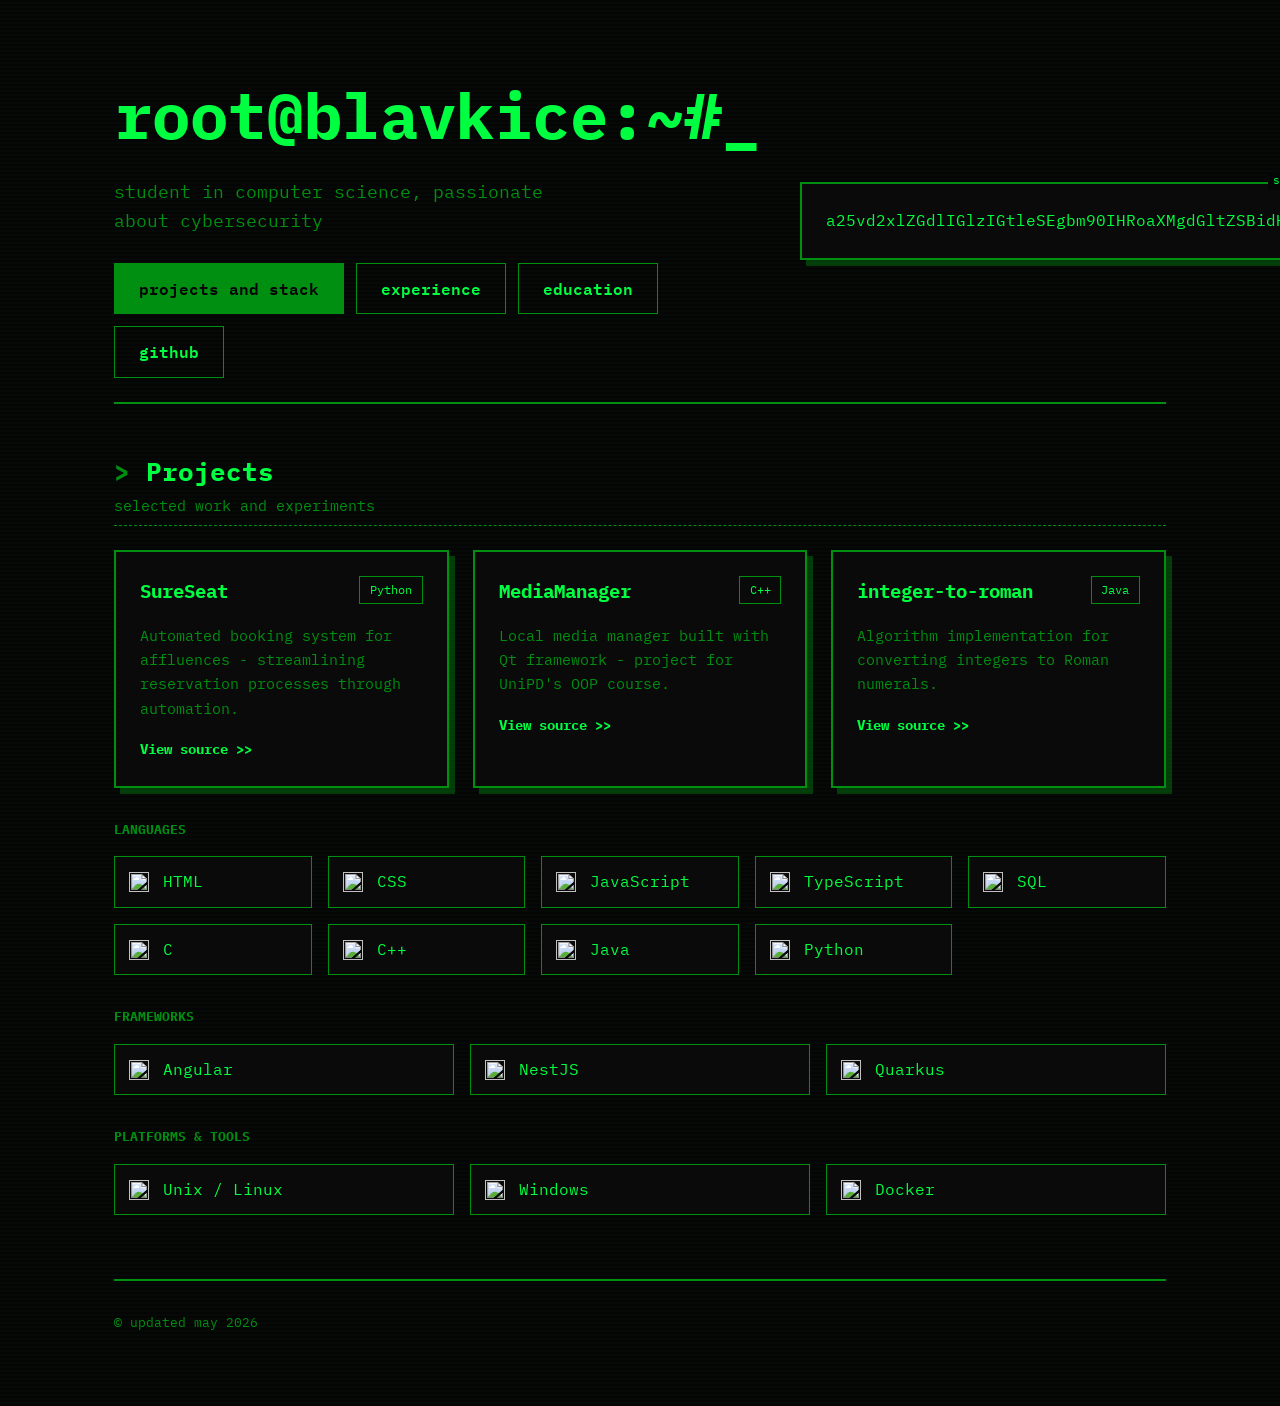
==== commit 000dca5f: "cool style update" ====
--- a/index.html
+++ b/index.html
@@ -1,183 +1,104 @@
+
 <!DOCTYPE html>
 <html lang="en">
 <head>
     <meta charset="UTF-8">
     <meta name="viewport" content="width=device-width, initial-scale=1.0">
-    <meta name="description" content="blavkice - Software developer. Portfolio with projects in Python, C++, Java, and TypeScript with Angular and NestJS.">
-    <meta name="theme-color" content="#0f1214">
     <title>blavkice portfolio</title>
-
-    <link rel="preconnect" href="https://fonts.googleapis.com">
-    <link rel="preconnect" href="https://fonts.gstatic.com" crossorigin>
-    <link href="https://fonts.googleapis.com/css2?family=IBM+Plex+Mono:wght@400;500&family=Space+Grotesk:wght@400;500;600;700&display=swap" rel="stylesheet">
-
+    <link href="https://fonts.googleapis.com/css2?family=IBM+Plex+Mono:wght@400;500;600;700&display=swap" rel="stylesheet">
     <link rel="stylesheet" href="style.css">
-
-    <!-- SR only utility (inline for immediate availability) -->
-    <style>
-        .sr-only {
-            position: absolute;
-            width: 1px;
-            height: 1px;
-            padding: 0;
-            margin: -1px;
-            overflow: hidden;
-            clip: rect(0, 0, 0, 0);
-            white-space: nowrap;
-            border: 0;
-        }
-    </style>
 </head>
 <body>
     <a href="#main-content" class="skip-link">Skip to main content</a>
-
     <div class="page">
-        <header class="hero hero--single">
+        <header class="hero">
             <div class="hero__content">
-                <!-- <p class="eyebrow reveal" style="--delay: 0ms">student</p> -->
-                <h1 class="hero__title reveal" style="--delay: 80ms">blavkice</h1>
-                <p class="hero__subtitle reveal" style="--delay: 140ms"></p>
-                <div class="hero__actions reveal" style="--delay: 200ms">
-                    <a class="button button--ghost button--active" href="index.html">projects and stack</a>
-                    <a class="button button--ghost" href="experience.html">experience</a>
-                    <a class="button button--ghost" href="education.html">education</a>
-                    <a class="button button--ghost" href="https://github.com/blavkice" target="_blank" rel="noopener noreferrer">GitHub</a>
+                <h1 class="hero__title">root@blavkice:~#</h1>
+                <p class="hero__subtitle">student in computer science, passionate about cybersecurity</p>
+                <div class="hero__actions">
+                    <a class="button button--active" href="index.html">projects and stack</a>
+                    <a class="button" href="experience.html">experience</a>
+                    <a class="button" href="education.html">education</a>
+                    <a class="button" href="https://github.com/blavkice" target="_blank">GitHub</a>
                 </div>
+            </div>
+            <div class="hero__card">
+                a25vd2xlZGdlIGlzIGtleSEgbm90IHRoaXMgdGltZSBidHc=
             </div>
         </header>
 
         <main id="main-content">
-            <section class="section" aria-labelledby="projects-heading">
+            <section class="section">
                 <div class="section__header">
-                    <div>
-                        <h2 id="projects-heading" class="section__title">Projects</h2>
-                        <p class="section__desc">selected work and experiments</p>
-                    </div>
+                    <h2 class="section__title">Projects</h2>
+                    <p class="section__desc">selected work and experiments</p>
                 </div>
-                <div class="projects-grid" role="list">
-                    <article class="project-card" role="listitem">
+                <div class="projects-grid">
+                    <article class="project-card">
                         <div class="project-card__header">
-                            <h3 class="project-card__title">
-                                <a href="https://github.com/blavkice/SureSeat" target="_blank" rel="noopener noreferrer">
-                                    SureSeat
-                                </a>
-                            </h3>
+                            <h3 class="project-card__title"><a href="https://github.com/blavkice/SureSeat" target="_blank">SureSeat</a></h3>
                             <span class="project-card__lang">Python</span>
                         </div>
                         <p class="project-card__desc">Automated booking system for affluences - streamlining reservation processes through automation.</p>
-                        <a href="https://github.com/blavkice/SureSeat"
-                           class="project-card__link"
-                           target="_blank"
-                           rel="noopener noreferrer"
-                           aria-label="View SureSeat source code on GitHub">
-                            View source
-                        </a>
+                        <a href="https://github.com/blavkice/SureSeat" class="project-card__link" target="_blank">View source</a>
                     </article>
-
-                    <article class="project-card" role="listitem">
+                    <article class="project-card">
                         <div class="project-card__header">
-                            <h3 class="project-card__title">
-                                <a href="https://github.com/blavkice/MediaManager" target="_blank" rel="noopener noreferrer">
-                                    MediaManager
-                                </a>
-                            </h3>
+                            <h3 class="project-card__title"><a href="https://github.com/blavkice/MediaManager" target="_blank">MediaManager</a></h3>
                             <span class="project-card__lang">C++</span>
                         </div>
-                        <p class="project-card__desc">Local media manager built with Qt framework - project for UniPD's Object-Oriented Programming course.</p>
-                        <a href="https://github.com/blavkice/MediaManager"
-                           class="project-card__link"
-                           target="_blank"
-                           rel="noopener noreferrer"
-                           aria-label="View MediaManager source code on GitHub">
-                            View source
-                        </a>
+                        <p class="project-card__desc">Local media manager built with Qt framework - project for UniPD's OOP course.</p>
+                        <a href="https://github.com/blavkice/MediaManager" class="project-card__link" target="_blank">View source</a>
                     </article>
-
-                    <article class="project-card" role="listitem">
+                    <article class="project-card">
                         <div class="project-card__header">
-                            <h3 class="project-card__title">
-                                <a href="https://github.com/blavkice/integer-to-roman" target="_blank" rel="noopener noreferrer">
-                                    integer-to-roman
-                                </a>
-                            </h3>
+                            <h3 class="project-card__title"><a href="https://github.com/blavkice/integer-to-roman" target="_blank">integer-to-roman</a></h3>
                             <span class="project-card__lang">Java</span>
                         </div>
                         <p class="project-card__desc">Algorithm implementation for converting integers to Roman numerals.</p>
-                        <a href="https://github.com/blavkice/integer-to-roman"
-                           class="project-card__link"
-                           target="_blank"
-                           rel="noopener noreferrer"
-                           aria-label="View integer-to-roman source code on GitHub">
-                            View source
-                        </a>
+                        <a href="https://github.com/blavkice/integer-to-roman" class="project-card__link" target="_blank">View source</a>
                     </article>
                 </div>
             </section>
 
-            <section class="section" aria-labelledby="stack-heading">
-                <div class="section__header">
-                    <div>
-                        <h2 id="stack-heading" class="section__title">Stack</h2>
-                        <p class="section__desc">languages, frameworks, and focus areas</p>
-                    </div>
-                </div>
-
-                <div class="stack-section">
+<div class="stack-section">
                     <h3 class="stack-section__title">Languages</h3>
                     <div class="stack-grid" role="list">
                         <div class="logo-card" role="listitem">
-                            <div class="logo-card__icon">
-                                <img src="https://cdn.jsdelivr.net/gh/devicons/devicon@latest/icons/python/python-original.svg" alt="" aria-hidden="true" loading="lazy">
-                            </div>
-                            <span class="logo-card__label">Python</span>
+                            <div class="logo-card__icon"><img src="https://cdn.jsdelivr.net/gh/devicons/devicon@latest/icons/html5/html5-original.svg" alt=""></div>
+                            <span class="logo-card__label">HTML</span>
                         </div>
                         <div class="logo-card" role="listitem">
-                            <div class="logo-card__icon">
-                                <img src="https://cdn.jsdelivr.net/gh/devicons/devicon@latest/icons/c/c-original.svg" alt="" aria-hidden="true" loading="lazy">
-                            </div>
+                            <div class="logo-card__icon"><img src="https://cdn.jsdelivr.net/gh/devicons/devicon@latest/icons/css3/css3-original.svg" alt=""></div>
+                            <span class="logo-card__label">CSS</span>
+                        </div>
+                        <div class="logo-card" role="listitem">
+                            <div class="logo-card__icon"><img src="https://cdn.jsdelivr.net/gh/devicons/devicon@latest/icons/javascript/javascript-original.svg" alt=""></div>
+                            <span class="logo-card__label">JavaScript</span>
+                        </div>
+                        <div class="logo-card" role="listitem">
+                            <div class="logo-card__icon"><img src="https://cdn.jsdelivr.net/gh/devicons/devicon@latest/icons/typescript/typescript-original.svg" alt=""></div>
+                            <span class="logo-card__label">TypeScript</span>
+                        </div>
+                        <div class="logo-card" role="listitem">
+                            <div class="logo-card__icon"><img src="https://cdn.jsdelivr.net/gh/devicons/devicon@latest/icons/postgresql/postgresql-original.svg" alt=""></div>
+                            <span class="logo-card__label">SQL</span>
+                        </div>
+                        <div class="logo-card" role="listitem">
+                            <div class="logo-card__icon"><img src="https://cdn.jsdelivr.net/gh/devicons/devicon@latest/icons/c/c-original.svg" alt=""></div>
                             <span class="logo-card__label">C</span>
                         </div>
                         <div class="logo-card" role="listitem">
-                            <div class="logo-card__icon">
-                                <img src="https://cdn.jsdelivr.net/gh/devicons/devicon@latest/icons/cplusplus/cplusplus-original.svg" alt="" aria-hidden="true" loading="lazy">
-                            </div>
+                            <div class="logo-card__icon"><img src="https://cdn.jsdelivr.net/gh/devicons/devicon@latest/icons/cplusplus/cplusplus-original.svg" alt=""></div>
                             <span class="logo-card__label">C++</span>
                         </div>
                         <div class="logo-card" role="listitem">
-                            <div class="logo-card__icon">
-                                <img src="https://cdn.jsdelivr.net/gh/devicons/devicon@latest/icons/java/java-original.svg" alt="" aria-hidden="true" loading="lazy">
-                            </div>
+                            <div class="logo-card__icon"><img src="https://cdn.jsdelivr.net/gh/devicons/devicon@latest/icons/java/java-original.svg" alt=""></div>
                             <span class="logo-card__label">Java</span>
                         </div>
                         <div class="logo-card" role="listitem">
-                            <div class="logo-card__icon">
-                                <img src="https://cdn.jsdelivr.net/gh/devicons/devicon@latest/icons/javascript/javascript-original.svg" alt="" aria-hidden="true" loading="lazy">
-                            </div>
-                            <span class="logo-card__label">JavaScript</span>
-                        </div>
-                        <div class="logo-card" role="listitem">
-                            <div class="logo-card__icon">
-                                <img src="https://cdn.jsdelivr.net/gh/devicons/devicon@latest/icons/typescript/typescript-original.svg" alt="" aria-hidden="true" loading="lazy">
-                            </div>
-                            <span class="logo-card__label">TypeScript</span>
-                        </div>
-                        <div class="logo-card" role="listitem">
-                            <div class="logo-card__icon">
-                                <img src="https://cdn.jsdelivr.net/gh/devicons/devicon@latest/icons/html5/html5-original.svg" alt="" aria-hidden="true" loading="lazy">
-                            </div>
-                            <span class="logo-card__label">HTML (not a language)</span>
-                        </div>
-                        <div class="logo-card" role="listitem">
-                            <div class="logo-card__icon">
-                                <img src="https://cdn.jsdelivr.net/gh/devicons/devicon@latest/icons/css3/css3-original.svg" alt="" aria-hidden="true" loading="lazy">
-                            </div>
-                            <span class="logo-card__label">CSS (accessibility, ARIA-ready)</span>
-                        </div>
-                        <div class="logo-card" role="listitem">
-                            <div class="logo-card__icon">
-                                <img src="https://cdn.jsdelivr.net/gh/devicons/devicon@latest/icons/postgresql/postgresql-original.svg" alt="" aria-hidden="true" loading="lazy">
-                            </div>
-                            <span class="logo-card__label">SQL (Postgres, MySQL)</span>
+                            <div class="logo-card__icon"><img src="https://cdn.jsdelivr.net/gh/devicons/devicon@latest/icons/python/python-original.svg" alt=""></div>
+                            <span class="logo-card__label">Python</span>
                         </div>
                     </div>
                 </div>
@@ -186,89 +107,44 @@
                     <h3 class="stack-section__title">Frameworks</h3>
                     <div class="stack-grid" role="list">
                         <div class="logo-card" role="listitem">
-                            <div class="logo-card__icon">
-                                <img src="https://cdn.jsdelivr.net/gh/devicons/devicon@latest/icons/angularjs/angularjs-original.svg" alt="" aria-hidden="true" loading="lazy">
-                            </div>
+                            <div class="logo-card__icon"><img src="https://cdn.jsdelivr.net/gh/devicons/devicon@latest/icons/angularjs/angularjs-original.svg" alt=""></div>
                             <span class="logo-card__label">Angular</span>
                         </div>
                         <div class="logo-card" role="listitem">
-                            <div class="logo-card__icon">
-                                <img src="https://cdn.jsdelivr.net/gh/devicons/devicon@latest/icons/nestjs/nestjs-original.svg" alt="" aria-hidden="true" loading="lazy">
-                            </div>
+                            <div class="logo-card__icon"><img src="https://cdn.jsdelivr.net/gh/devicons/devicon@latest/icons/nestjs/nestjs-original.svg" alt=""></div>
                             <span class="logo-card__label">NestJS</span>
+                        </div>
+                        <div class="logo-card" role="listitem">
+                            <div class="logo-card__icon"><img src="https://cdn.jsdelivr.net/gh/devicons/devicon@latest/icons/quarkus/quarkus-original.svg" alt=""></div>
+                            <span class="logo-card__label">Quarkus</span>
                         </div>
                     </div>
                 </div>
 
                 <div class="stack-section">
-                    <h3 class="stack-section__title">Platforms</h3>
+                    <h3 class="stack-section__title">Platforms & Tools</h3>
                     <div class="stack-grid" role="list">
                         <div class="logo-card" role="listitem">
-                            <div class="logo-card__icon">
-                                <img src="https://cdn.jsdelivr.net/gh/devicons/devicon@latest/icons/linux/linux-original.svg" alt="" aria-hidden="true" loading="lazy">
-                            </div>
-                            <span class="logo-card__label">Unix (Linux, macOS)</span>
+                            <div class="logo-card__icon"><img src="https://cdn.jsdelivr.net/gh/devicons/devicon@latest/icons/linux/linux-original.svg" alt=""></div>
+                            <span class="logo-card__label">Unix / Linux</span>
                         </div>
                         <div class="logo-card" role="listitem">
-                            <div class="logo-card__icon">
-                                <img src="https://cdn.jsdelivr.net/gh/devicons/devicon@latest/icons/windows8/windows8-original.svg" alt="" aria-hidden="true" loading="lazy">
-                            </div>
+                            <div class="logo-card__icon"><img src="https://cdn.jsdelivr.net/gh/devicons/devicon@latest/icons/windows8/windows8-original.svg" alt=""></div>
                             <span class="logo-card__label">Windows</span>
                         </div>
                         <div class="logo-card" role="listitem">
-                            <div class="logo-card__icon">
-                                <img src="https://cdn.jsdelivr.net/gh/devicons/devicon@latest/icons/docker/docker-original.svg" alt="" aria-hidden="true" loading="lazy">
-                            </div>
+                            <div class="logo-card__icon"><img src="https://cdn.jsdelivr.net/gh/devicons/devicon@latest/icons/docker/docker-original.svg" alt=""></div>
                             <span class="logo-card__label">Docker</span>
-                        </div>
-                        <div class="logo-card" role="listitem">
-                            <div class="logo-card__icon">
-                                <img src="https://cdn.jsdelivr.net/gh/devicons/devicon@latest/icons/azure/azure-original.svg" alt="" aria-hidden="true" loading="lazy">
-                            </div>
-                            <span class="logo-card__label">Azure</span>
                         </div>
                     </div>
                 </div>
-
-                <div class="stack-section">
-                    <h3 class="stack-section__title">Focus</h3>
-                    <ul class="chip-list" aria-label="Focus areas">
-                        <li class="chip">Networking</li>
-                        <li class="chip">Security analysis</li>
-                    </ul>
-                </div>
-            </section>
-
-            <section class="section" aria-labelledby="contact-heading">
-                <div class="section__header">
-                    <div>
-                        <h2 id="contact-heading" class="section__title">Connect</h2>
-                        <p class="section__desc">say hi</p>
-                    </div>
-                </div>
-                <nav class="contact-links" aria-label="Social links">
-                    <a href="https://github.com/blavkice"
-                       class="contact-link"
-                       target="_blank"
-                       rel="noopener noreferrer"
-                       aria-label="Visit GitHub profile">
-                        <svg class="contact-link__icon" viewBox="0 0 24 24" fill="currentColor" aria-hidden="true" focusable="false">
-                            <path d="M12 0C5.37 0 0 5.37 0 12c0 5.31 3.435 9.795 8.205 11.385.6.105.825-.255.825-.57 0-.285-.015-1.23-.015-2.235-3.015.555-3.795-.735-4.035-1.41-.135-.345-.72-1.41-1.23-1.695-.42-.225-1.02-.78-.015-.795.945-.015 1.62.87 1.845 1.23 1.08 1.815 2.805 1.305 3.495.99.105-.78.42-1.305.765-1.605-2.67-.3-5.46-1.335-5.46-5.925 0-1.305.465-2.385 1.23-3.225-.12-.3-.54-1.53.12-3.18 0 0 1.005-.315 3.3 1.23.96-.27 1.98-.405 3-.405s2.04.135 3 .405c2.295-1.56 3.3-1.23 3.3-1.23.66 1.65.24 2.88.12 3.18.765.84 1.23 1.905 1.23 3.225 0 4.605-2.805 5.625-5.475 5.925.435.375.81 1.095.81 2.22 0 1.605-.015 2.895-.015 3.3 0 .315.225.69.825.57A12.02 12.02 0 0024 12c0-6.63-5.37-12-12-12z"/>
-                        </svg>
-                        GitHub
-                    </a>
-                </nav>
             </section>
         </main>
 
-        <footer class="footer" role="contentinfo">
-            <p>&copy; <span id="current-year">2025</span> blavkice</p>
+        <footer class="footer">
+            <p>&copy; updated may 2026</p>
         </footer>
     </div>
-
     <script src="script.js"></script>
-    <script>
-        document.getElementById('current-year').textContent = new Date().getFullYear();
-    </script>
 </body>
 </html>
--- a/style.css
+++ b/style.css
@@ -1,558 +1,166 @@
+
 :root {
-    --bg: #0f1214;
-    --bg-elev: #151a1e;
-    --bg-soft: #1b2228;
-    --ink: #e7ecef;
-    --ink-muted: #9aa3ab;
-    --accent: #39f5a6;
-    --accent-soft: rgba(57, 245, 166, 0.12);
-    --border: rgba(148, 163, 184, 0.22);
-    --shadow: 0 24px 50px rgba(0, 0, 0, 0.45);
-    --radius: 24px;
-    --mono: 'IBM Plex Mono', ui-monospace, SFMono-Regular, Menlo, monospace;
+    --bg: #050505;
+    --bg-elev: #0a0a0a;
+    --bg-soft: #0f1214;
+    --ink: #00ff41; 
+    --ink-muted: #008f11;
+    --accent: #00ff41;
+    --border: #008f11;
+    --border-soft: rgba(0, 255, 65, 0.2);
+    --shadow-hard: 6px 6px 0px rgba(0, 143, 17, 0.4);
+    --radius: 0;
+    --mono: 'IBM Plex Mono', monospace;
 }
 
-*,
-*::before,
-*::after {
+*, *::before, *::after {
     margin: 0;
     padding: 0;
     box-sizing: border-box;
 }
 
-html {
-    scroll-behavior: smooth;
-}
+html { scroll-behavior: auto; }
 
 body {
-    font-family: 'Space Grotesk', 'Helvetica Neue', sans-serif;
+    font-family: var(--mono);
     background: var(--bg);
     color: var(--ink);
     line-height: 1.6;
     min-height: 100vh;
-    font-size: 1rem;
-    position: relative;
-}
-
-body::before,
-body::after {
-    content: '';
-    position: fixed;
-    inset: 0;
-    pointer-events: none;
-    z-index: 0;
-}
-
-body::before {
-    background: radial-gradient(circle at top left, rgba(57, 245, 166, 0.16), transparent 55%);
-}
-
-body::after {
-    background: radial-gradient(circle at bottom right, rgba(34, 199, 140, 0.2), transparent 60%);
+    background-image: repeating-linear-gradient(0deg, transparent, transparent 2px, rgba(0, 255, 65, 0.02) 2px, rgba(0, 255, 65, 0.02) 4px);
 }
 
 .skip-link {
     position: absolute;
     top: -100%;
-    left: 50%;
-    transform: translateX(-50%);
-    background: var(--accent);
-    color: #08110d;
-    padding: 0.75rem 1.5rem;
-    border-radius: 0 0 12px 12px;
-    font-weight: 600;
-    text-decoration: none;
-    z-index: 10;
-    transition: top 0.2s ease;
+    left: 0;
+    background: var(--ink);
+    color: var(--bg);
+    padding: 0.5rem 1rem;
+    z-index: 100;
 }
-
-.skip-link:focus {
-    top: 0;
-    outline: 3px solid var(--accent);
-    outline-offset: 2px;
-}
-
-:focus-visible {
-    outline: 3px solid var(--accent);
-    outline-offset: 3px;
-}
-
-a:focus-visible,
-button:focus-visible {
-    outline: 3px solid var(--accent);
-    outline-offset: 3px;
-}
-
-@media (prefers-reduced-motion: reduce) {
-    *,
-    *::before,
-    *::after {
-        animation-duration: 0.01ms !important;
-        animation-iteration-count: 1 !important;
-        transition-duration: 0.01ms !important;
-    }
-
-    html {
-        scroll-behavior: auto;
-    }
-}
+.skip-link:focus { top: 0; }
 
 .page {
     max-width: 1100px;
     margin: 0 auto;
-    padding: 2.5rem 1.5rem 3.5rem;
-    position: relative;
-    z-index: 1;
+    padding: 2.5rem 1.5rem;
 }
 
+/* Hero Section - Restoring Original Layout */
 .hero {
     display: grid;
     grid-template-columns: 1.2fr 0.8fr;
     gap: 2.5rem;
     align-items: center;
-    padding: 1.5rem 0 1.25rem;
+    padding: 1.5rem 0;
+    border-bottom: 2px solid var(--border);
+    margin-bottom: 2rem;
 }
 
-.hero--single {
-    grid-template-columns: 1fr;
+.hero--single { grid-template-columns: 1fr; }
+
+.hero__content { display: flex; flex-direction: column; gap: 0.75rem; }
+
+.hero__title { font-size: clamp(2.5rem, 6vw, 4rem); font-weight: 700; }
+.hero__title::after { content: '_'; animation: blink 1s step-end infinite; }
+@keyframes blink { 50% { opacity: 0; } }
+
+.hero__subtitle { color: var(--ink-muted); font-size: 1.1rem; max-width: 28rem; }
+
+.hero__actions { display: flex; flex-wrap: wrap; gap: 0.75rem; margin-top: 1rem; }
+
+/* Buttons */
+.button {
+    background: transparent;
+    color: var(--ink);
+    padding: 0.75rem 1.5rem;
+    border: 1px solid var(--border);
+    text-decoration: none;
+    font-weight: 600;
+    text-transform: lowercase;
+}
+.button:hover, .button:focus { background: var(--ink); color: var(--bg); }
+.button--active { background: var(--ink-muted); color: var(--bg); border-color: var(--ink-muted); }
+
+/* Original Hero Card */
+.hero__card {
+    background: var(--bg-elev);
+    border: 2px solid var(--border);
+    padding: 1.5rem;
+    box-shadow: var(--shadow-hard);
+    position: relative;
+}
+.hero__card::before {
+    content: 'secret';
+    position: absolute;
+    top: -12px;
+    right: 10px;
+    background: var(--bg);
+    padding: 0 5px;
+    font-size: 0.7rem;
+    color: var(--ink);
 }
 
-.hero__content {
-    display: flex;
-    flex-direction: column;
-    gap: 0.75rem;
-}
+.card__label { font-size: 0.7rem; text-transform: uppercase; color: var(--ink-muted); }
+.card__value { font-size: 1.2rem; font-weight: 600; margin-top: 0.5rem; }
+.card__meta { margin-top: 0.75rem; font-size: 0.85rem; color: var(--ink-muted); }
 
-.eyebrow {
-    font-family: var(--mono);
-    letter-spacing: 0.2em;
-    text-transform: uppercase;
-    font-size: 0.7rem;
-    color: var(--ink-muted);
-}
+/* Sections */
+.section { margin-top: 3rem; }
+.section__header { margin-bottom: 1.5rem; border-bottom: 1px dashed var(--border); padding-bottom: 0.5rem; }
+.section__title { font-size: 1.6rem; }
+.section__title::before { content: '> '; color: var(--ink-muted); }
+.section__desc { color: var(--ink-muted); font-size: 0.95rem; }
 
-.hero__title {
-    font-size: clamp(2.8rem, 6vw, 4.2rem);
-    font-weight: 700;
-    letter-spacing: -0.02em;
-}
-
-.hero__subtitle {
-    font-size: 1.1rem;
-    color: var(--ink-muted);
-    max-width: 28rem;
-}
-
-.hero__actions {
-    display: flex;
-    flex-wrap: wrap;
-    gap: 1rem;
-    margin-top: 0.75rem;
-}
-
-.button {
-    background: var(--accent);
-    color: #08110d;
-    padding: 0.85rem 1.6rem;
-    border-radius: 999px;
-    text-decoration: none;
-    font-weight: 600;
-    border: 1px solid transparent;
-    transition: transform 0.2s ease, box-shadow 0.2s ease, background 0.2s ease;
-    box-shadow: 0 16px 30px rgba(0, 0, 0, 0.45);
-}
-
-.button:hover,
-.button:focus {
-    transform: translateY(-1px);
-    box-shadow: 0 22px 40px rgba(0, 0, 0, 0.55);
-}
-
-.button--ghost {
-    background: transparent;
-    color: var(--ink);
-    border-color: var(--border);
-    box-shadow: none;
-}
-
-.button--ghost:hover,
-.button--ghost:focus {
-    background: var(--bg-elev);
-    border-color: rgba(57, 245, 166, 0.45);
-}
-
-.button--active {
-    position: relative;
-    border-color: rgba(57, 245, 166, 0.65);
-    box-shadow: 0 18px 36px rgba(0, 0, 0, 0.55);
-}
-
-.button--active::after {
-    content: '';
-    display: inline-block;
-    width: 6px;
-    height: 6px;
-    border-radius: 999px;
-    margin-left: 0.5rem;
-    background: #08110d;
-}
-
-.button--ghost.button--active::after {
-    background: var(--accent);
-}
-
-.hero__card {
-    background: var(--bg-elev);
-    border: 1px solid rgba(57, 245, 166, 0.18);
-    border-radius: var(--radius);
-    padding: 1.5rem;
-    box-shadow: var(--shadow);
-    position: relative;
-    overflow: hidden;
-}
-
-.hero__card::before {
-    content: '';
-    position: absolute;
-    inset: 0;
-    background: linear-gradient(135deg, rgba(57, 245, 166, 0.14), rgba(34, 199, 140, 0.12));
-    opacity: 0.7;
-    pointer-events: none;
-}
-
-.hero__card-inner {
-    position: relative;
-}
-
-.card__label {
-    font-family: var(--mono);
-    text-transform: uppercase;
-    letter-spacing: 0.12em;
-    font-size: 0.7rem;
-    color: var(--ink-muted);
-}
-
-.card__value {
-    font-size: 1.2rem;
-    font-weight: 600;
-    margin-top: 0.5rem;
-}
-
-.card__meta {
-    margin-top: 0.75rem;
-    font-family: var(--mono);
-    font-size: 0.85rem;
-    color: var(--ink-muted);
-}
-
-.section {
-    margin-top: 3rem;
-}
-
-.section:first-of-type {
-    margin-top: 2rem;
-}
-
-.section__header {
-    display: flex;
-    justify-content: space-between;
-    align-items: flex-end;
-    gap: 1rem;
-    margin-bottom: 1.5rem;
-}
-
-.section__title {
-    font-size: 1.6rem;
-    font-weight: 600;
-}
-
-.section__desc {
-    color: var(--ink-muted);
-    font-size: 0.95rem;
-    margin-top: 0.3rem;
-}
-
-.projects-grid {
-    display: grid;
-    grid-template-columns: repeat(auto-fit, minmax(260px, 1fr));
-    gap: 1.5rem;
-}
-
-.education-list .projects-grid + .projects-grid {
-    margin-top: 1.5rem;
-}
+/* Grid and Cards */
+.projects-grid { display: grid; grid-template-columns: repeat(auto-fit, minmax(280px, 1fr)); gap: 1.5rem; }
 
 .project-card {
     background: var(--bg-elev);
-    border: 1px solid rgba(57, 245, 166, 0.16);
-    border-radius: 20px;
+    border: 2px solid var(--border);
     padding: 1.5rem;
-    box-shadow: 0 18px 38px rgba(0, 0, 0, 0.45);
-    transition: transform 0.2s ease, box-shadow 0.2s ease, border-color 0.2s ease;
+    box-shadow: var(--shadow-hard);
+    position: relative;
+}
+.project-card:hover { transform: translate(-2px, -2px); box-shadow: 8px 8px 0px var(--ink-muted); }
+
+.project-card__header { display: flex; justify-content: space-between; align-items: flex-start; margin-bottom: 1rem; }
+.project-card__title { font-size: 1.2rem; }
+.project-card__title a { color: var(--ink); text-decoration: none; }
+.project-card__title a:hover { background: var(--ink); color: var(--bg); }
+
+.project-card__lang { font-size: 0.75rem; padding: 0.2rem 0.6rem; border: 1px solid var(--border); }
+.project-card__desc { color: var(--ink-muted); font-size: 0.95rem; margin-bottom: 1rem; }
+.project-card__link { color: var(--ink); text-decoration: none; font-weight: bold; font-size: 0.85rem; }
+.project-card__link::after { content: ' >>'; }
+
+/* Badges (Vertical/UniPD) */
+.badge {
+    min-width: 50px; height: 50px;
+    border: 2px solid var(--border);
+    display: grid; place-items: center;
+    font-weight: bold;
 }
 
-.project-card:hover,
-.project-card:focus-within {
-    transform: translateY(-4px);
-    box-shadow: 0 26px 54px rgba(0, 0, 0, 0.55);
-    border-color: rgba(57, 245, 166, 0.4);
-}
-
-.project-card__header {
-    display: flex;
-    justify-content: space-between;
-    align-items: flex-start;
-    margin-bottom: 0.75rem;
-    flex-wrap: wrap;
-    gap: 0.5rem;
-}
-
-.project-card--profile .project-card__header {
-    align-items: center;
-}
-
-.project-card__text {
-    display: flex;
-    flex-direction: column;
-    gap: 0.35rem;
-}
-
-.project-card__role {
-    font-family: var(--mono);
-    font-size: 0.85rem;
-    color: var(--ink-muted);
-}
-
-.badge {
-    min-width: 52px;
-    height: 52px;
-    border-radius: 16px;
-    background: var(--bg-soft);
-    border: 1px solid rgba(57, 245, 166, 0.25);
-    display: grid;
-    place-items: center;
-    font-family: var(--mono);
-    font-size: 0.95rem;
-    letter-spacing: 0.08em;
-    color: var(--accent);
-}
-
-.badge--vertiv {
-    background: linear-gradient(135deg, rgba(57, 245, 166, 0.2), rgba(21, 26, 30, 0.9));
-}
-
-.badge--unipd {
-    background: linear-gradient(135deg, rgba(57, 245, 166, 0.14), rgba(21, 26, 30, 0.9));
-}
-
-.project-card__title {
-    font-size: 1.2rem;
-    font-weight: 600;
-}
-
-.project-card__title a {
-    color: inherit;
-    text-decoration: none;
-    transition: color 0.2s ease;
-}
-
-.project-card__title a:hover,
-.project-card__title a:focus {
-    color: var(--accent);
-}
-
-.project-card__lang {
-    font-family: var(--mono);
-    font-size: 0.75rem;
-    padding: 0.2rem 0.7rem;
-    background: var(--bg-soft);
-    border-radius: 999px;
-    color: var(--ink-muted);
-}
-
-.project-card__desc {
-    color: var(--ink-muted);
-    font-size: 0.95rem;
-    margin-bottom: 1rem;
-}
-
-.project-card__link {
-    font-family: var(--mono);
-    font-size: 0.85rem;
-    color: var(--accent);
-    text-decoration: none;
-    display: inline-flex;
-    align-items: center;
-    gap: 0.5rem;
-    transition: gap 0.2s ease;
-}
-
-.project-card__link:hover,
-.project-card__link:focus {
-    gap: 0.75rem;
-}
-
-.project-card__link::after {
-    content: '\2192';
-    aria-hidden: true;
-}
-
-.stack-section {
-    margin-top: 2rem;
-}
-
-.stack-section__title {
-    font-family: var(--mono);
-    font-size: 0.8rem;
-    text-transform: uppercase;
-    letter-spacing: 0.18em;
-    color: var(--ink-muted);
-    margin-bottom: 0.9rem;
-}
-
-.stack-grid {
-    display: grid;
-    grid-template-columns: repeat(auto-fit, minmax(170px, 1fr));
-    gap: 1rem;
-}
+/* Stack Section */
+.stack-section { margin-top: 2rem; }
+.stack-section__title { font-size: 0.8rem; text-transform: uppercase; color: var(--ink-muted); margin-bottom: 1rem; }
+.stack-grid { display: grid; grid-template-columns: repeat(auto-fit, minmax(180px, 1fr)); gap: 1rem; }
 
 .logo-card {
-    display: flex;
-    align-items: center;
-    gap: 0.75rem;
+    display: flex; align-items: center; gap: 0.75rem;
     background: var(--bg-elev);
-    border: 1px solid rgba(57, 245, 166, 0.16);
-    border-radius: 16px;
-    padding: 0.85rem 1rem;
-    transition: transform 0.2s ease, box-shadow 0.2s ease;
+    border: 1px solid var(--border);
+    padding: 0.75rem;
 }
+.logo-card__icon { width: 24px; height: 24px; display: flex; align-items: center; justify-content: center; }
+.logo-card__icon img { width: 20px; height: 20px; object-fit: contain; }
 
-.logo-card:hover,
-.logo-card:focus-within {
-    transform: translateY(-2px);
-    box-shadow: 0 18px 36px rgba(0, 0, 0, 0.5);
-}
+.chip-list { list-style: none; display: flex; flex-wrap: wrap; gap: 0.75rem; }
+.chip { padding: 0.5rem 1rem; border: 1px solid var(--border); color: var(--ink); background: var(--bg-soft); }
 
-.logo-card__icon {
-    width: 36px;
-    height: 36px;
-    border-radius: 12px;
-    background: var(--bg-soft);
-    display: grid;
-    place-items: center;
-}
+/* Footer */
+.footer { text-align: left; padding: 2rem 0; border-top: 2px solid var(--border); margin-top: 4rem; color: var(--ink-muted); font-size: 0.8rem; }
 
-.logo-card__icon img,
-.logo-card__icon svg {
-    width: 22px;
-    height: 22px;
-}
-
-.logo-card__label {
-    font-weight: 600;
-}
-
-.chip-list {
-    list-style: none;
-    display: flex;
-    flex-wrap: wrap;
-    gap: 0.75rem;
-}
-
-.chip {
-    padding: 0.55rem 1rem;
-    border-radius: 999px;
-    background: var(--bg-elev);
-    border: 1px solid rgba(57, 245, 166, 0.18);
-    font-family: var(--mono);
-    font-size: 0.85rem;
-    color: var(--ink-muted);
-}
-
-.contact-links {
-    display: flex;
-    gap: 1rem;
-    flex-wrap: wrap;
-}
-
-.contact-link {
-    display: inline-flex;
-    align-items: center;
-    gap: 0.6rem;
-    padding: 0.75rem 1.25rem;
-    background: var(--bg-elev);
-    border: 1px solid rgba(57, 245, 166, 0.16);
-    border-radius: 999px;
-    color: var(--ink);
-    text-decoration: none;
-    font-family: var(--mono);
-    font-size: 0.9rem;
-    transition: transform 0.2s ease, box-shadow 0.2s ease, border-color 0.2s ease;
-}
-
-.contact-link:hover,
-.contact-link:focus {
-    transform: translateY(-2px);
-    box-shadow: 0 20px 40px rgba(0, 0, 0, 0.55);
-    border-color: rgba(57, 245, 166, 0.45);
-}
-
-.contact-link__icon {
-    width: 18px;
-    height: 18px;
-    flex-shrink: 0;
-}
-
-.footer {
-    text-align: center;
-    padding: 2rem 0 0;
-    font-family: var(--mono);
-    font-size: 0.8rem;
-    color: var(--ink-muted);
-    border-top: 1px solid var(--border);
-    margin-top: 4rem;
-}
-
-.reveal {
-    opacity: 0;
-    transition: opacity 0.25s ease-out;
-    transition-delay: var(--delay, 0ms);
-}
-
-.is-ready .reveal {
-    opacity: 1;
-}
-
-@media (max-width: 900px) {
-    .hero {
-        grid-template-columns: 1fr;
-    }
-
-    .section__header {
-        flex-direction: column;
-        align-items: flex-start;
-    }
-}
-
-@media (max-width: 640px) {
-    .page {
-        padding: 2rem 1.25rem 3rem;
-    }
-
-    .hero__actions {
-        flex-direction: column;
-        align-items: flex-start;
-    }
-
-    .project-card__header {
-        flex-direction: column;
-        align-items: flex-start;
-    }
-}
-
-@media (prefers-contrast: high) {
-    :root {
-        --border: rgba(148, 163, 184, 0.4);
-        --ink-muted: #c3c9cf;
-    }
-}
+@media (max-width: 900px) { .hero { grid-template-columns: 1fr; } }
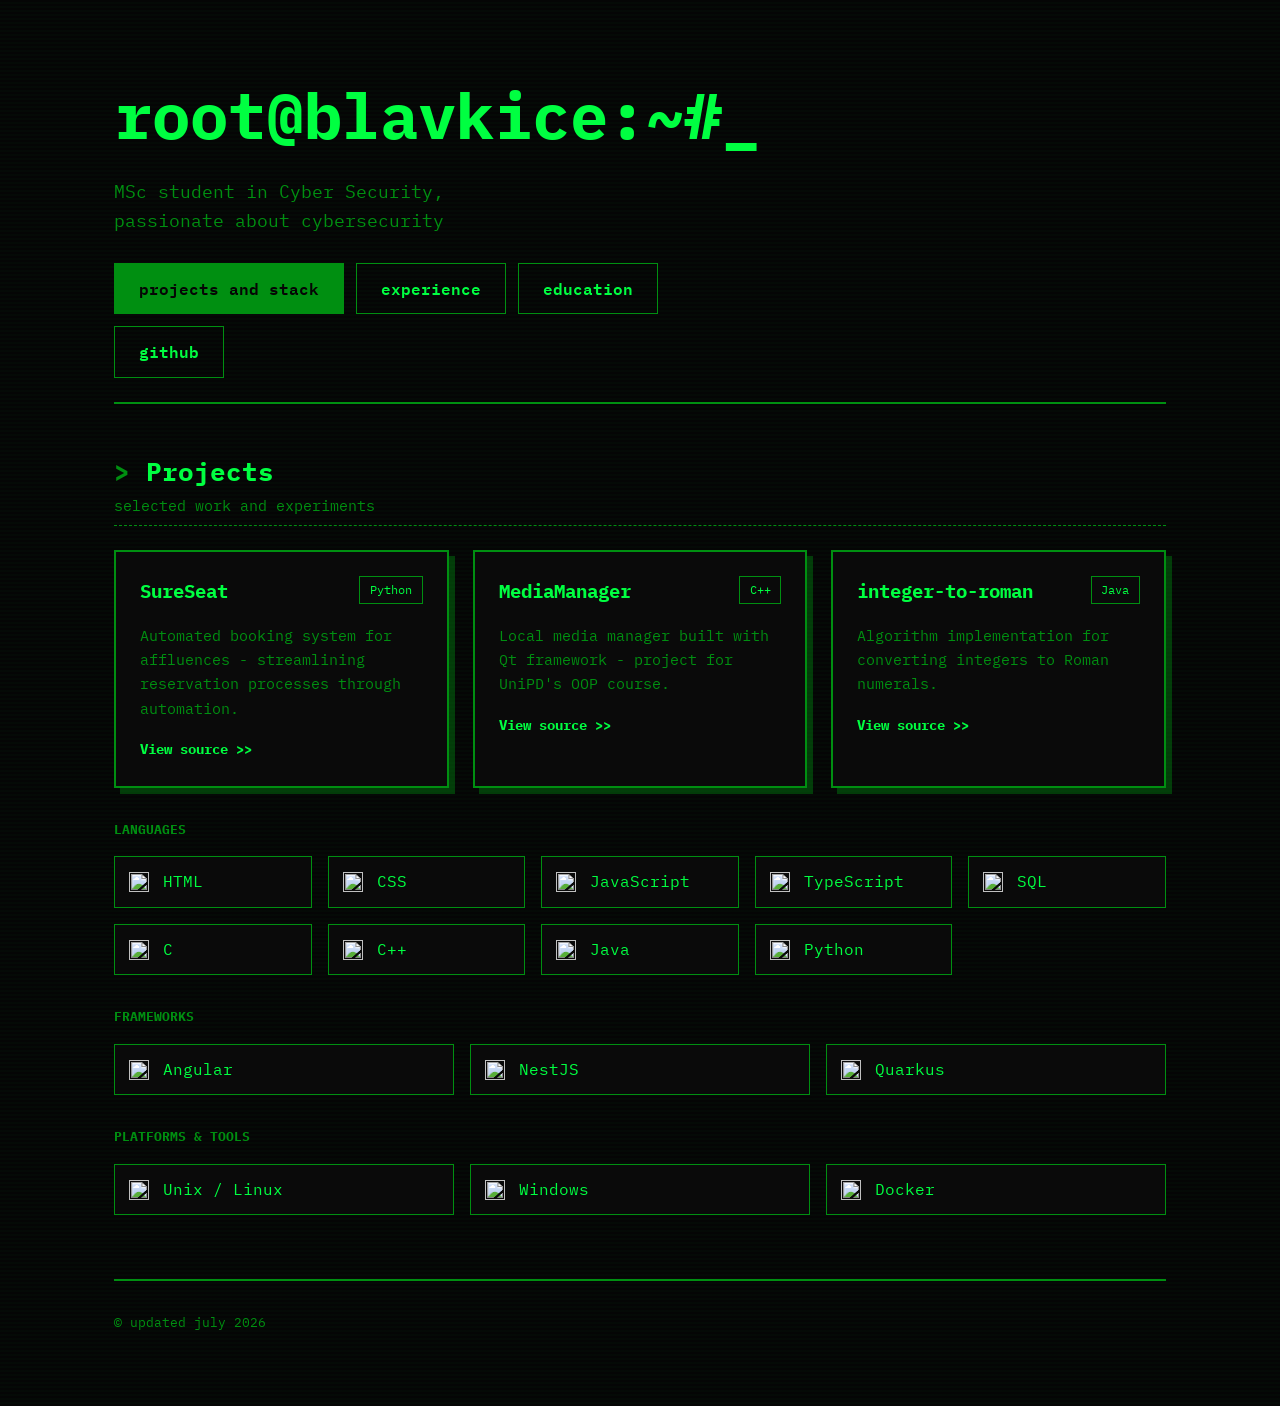
==== commit fd5fa884: "july updates" ====
--- a/index.html
+++ b/index.html
@@ -14,16 +14,13 @@
         <header class="hero">
             <div class="hero__content">
                 <h1 class="hero__title">root@blavkice:~#</h1>
-                <p class="hero__subtitle">student in computer science, passionate about cybersecurity</p>
+                <p class="hero__subtitle">MSc student in Cyber Security, passionate about cybersecurity</p>
                 <div class="hero__actions">
                     <a class="button button--active" href="index.html">projects and stack</a>
                     <a class="button" href="experience.html">experience</a>
                     <a class="button" href="education.html">education</a>
                     <a class="button" href="https://github.com/blavkice" target="_blank">GitHub</a>
                 </div>
-            </div>
-            <div class="hero__card">
-                a25vd2xlZGdlIGlzIGtleSEgbm90IHRoaXMgdGltZSBidHc=
             </div>
         </header>
 
@@ -142,7 +139,7 @@
         </main>
 
         <footer class="footer">
-            <p>&copy; updated may 2026</p>
+            <p>&copy; updated july 2026</p>
         </footer>
     </div>
     <script src="script.js"></script>
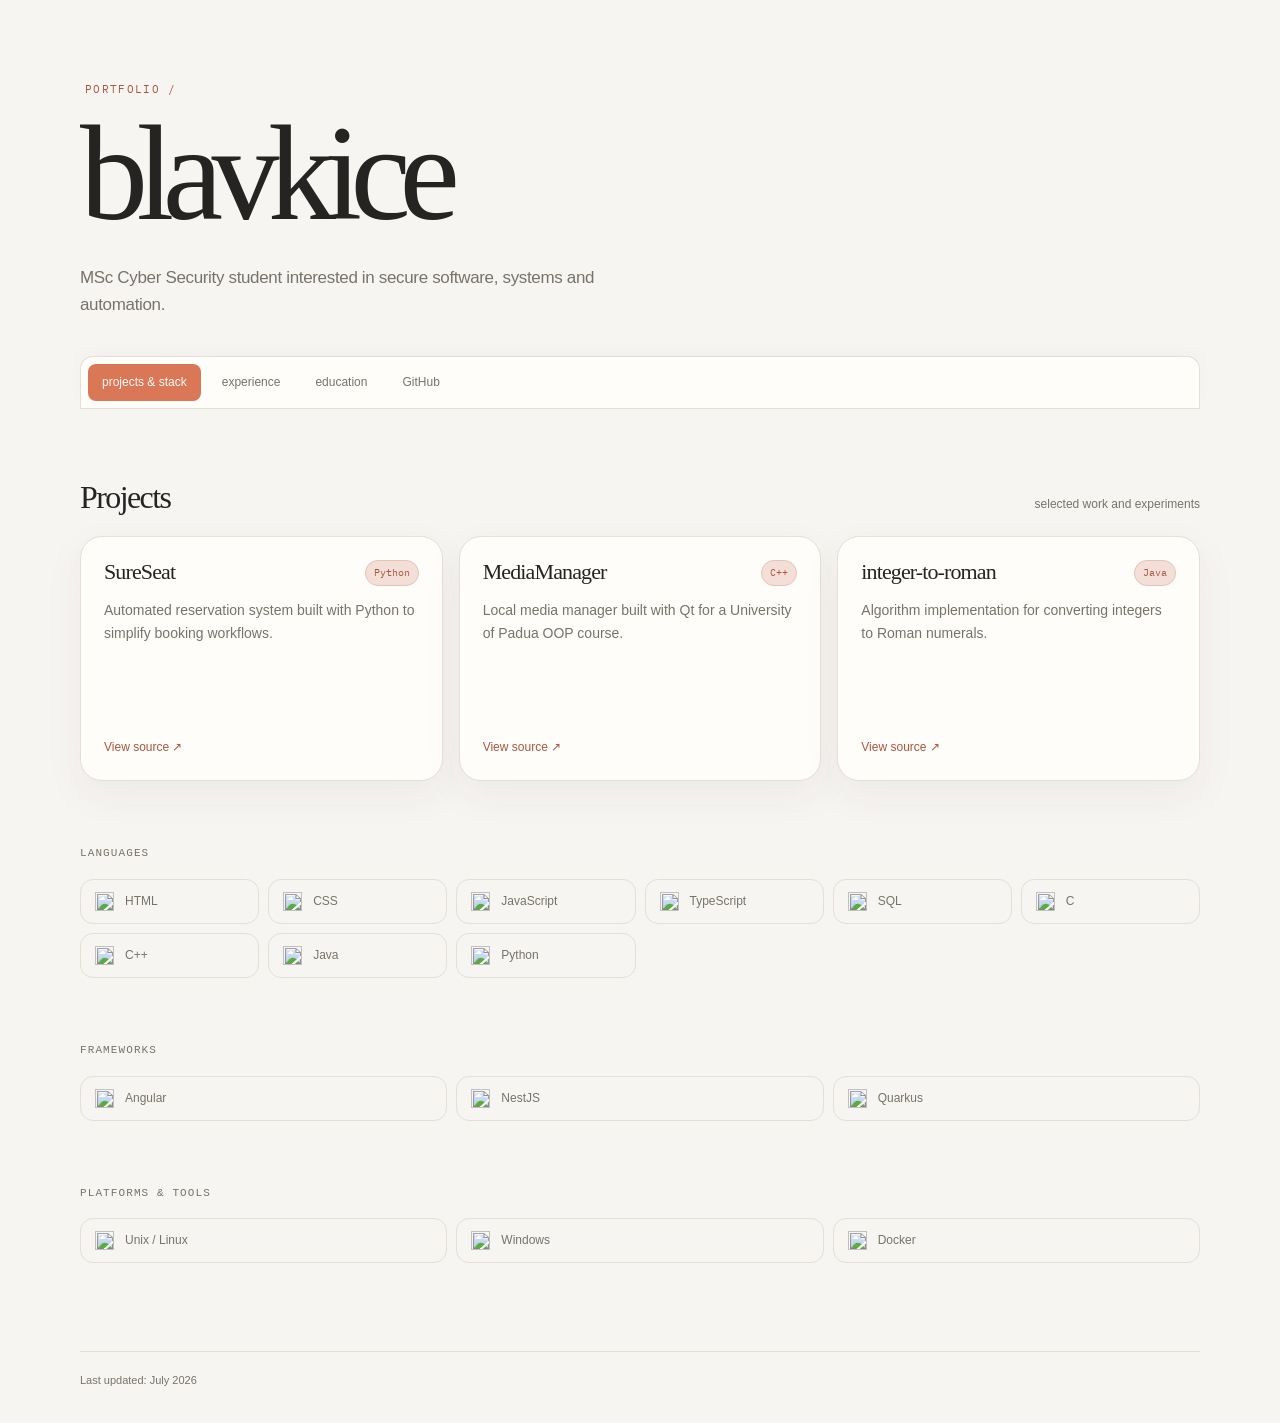
==== commit 2c6423c7: "style update" ====
--- a/index.html
+++ b/index.html
@@ -4,7 +4,7 @@
 <head>
     <meta charset="UTF-8">
     <meta name="viewport" content="width=device-width, initial-scale=1.0">
-    <title>blavkice portfolio</title>
+    <title>blavkice — portfolio</title>
     <link href="https://fonts.googleapis.com/css2?family=IBM+Plex+Mono:wght@400;500;600;700&display=swap" rel="stylesheet">
     <link rel="stylesheet" href="style.css">
 </head>
@@ -13,10 +13,10 @@
     <div class="page">
         <header class="hero">
             <div class="hero__content">
-                <h1 class="hero__title">root@blavkice:~#</h1>
-                <p class="hero__subtitle">MSc student in Cyber Security, passionate about cybersecurity</p>
+                <h1 class="hero__title">blavkice</h1>
+                <p class="hero__subtitle">MSc Cyber Security student interested in secure software, systems and automation.</p>
                 <div class="hero__actions">
-                    <a class="button button--active" href="index.html">projects and stack</a>
+                    <a class="button button--active" href="index.html">projects &amp; stack</a>
                     <a class="button" href="experience.html">experience</a>
                     <a class="button" href="education.html">education</a>
                     <a class="button" href="https://github.com/blavkice" target="_blank">GitHub</a>
@@ -36,7 +36,7 @@
                             <h3 class="project-card__title"><a href="https://github.com/blavkice/SureSeat" target="_blank">SureSeat</a></h3>
                             <span class="project-card__lang">Python</span>
                         </div>
-                        <p class="project-card__desc">Automated booking system for affluences - streamlining reservation processes through automation.</p>
+                        <p class="project-card__desc">Automated reservation system built with Python to simplify booking workflows.</p>
                         <a href="https://github.com/blavkice/SureSeat" class="project-card__link" target="_blank">View source</a>
                     </article>
                     <article class="project-card">
@@ -44,7 +44,7 @@
                             <h3 class="project-card__title"><a href="https://github.com/blavkice/MediaManager" target="_blank">MediaManager</a></h3>
                             <span class="project-card__lang">C++</span>
                         </div>
-                        <p class="project-card__desc">Local media manager built with Qt framework - project for UniPD's OOP course.</p>
+                        <p class="project-card__desc">Local media manager built with Qt for a University of Padua OOP course.</p>
                         <a href="https://github.com/blavkice/MediaManager" class="project-card__link" target="_blank">View source</a>
                     </article>
                     <article class="project-card">
@@ -139,7 +139,7 @@
         </main>
 
         <footer class="footer">
-            <p>&copy; updated july 2026</p>
+            <p>Last updated: July 2026</p>
         </footer>
     </div>
     <script src="script.js"></script>
--- a/style.css
+++ b/style.css
@@ -1,166 +1,271 @@
-
 :root {
-    --bg: #050505;
-    --bg-elev: #0a0a0a;
-    --bg-soft: #0f1214;
-    --ink: #00ff41; 
-    --ink-muted: #008f11;
-    --accent: #00ff41;
-    --border: #008f11;
-    --border-soft: rgba(0, 255, 65, 0.2);
-    --shadow-hard: 6px 6px 0px rgba(0, 143, 17, 0.4);
-    --radius: 0;
+    --bg: #f7f5f2;
+    --surface: rgba(255, 253, 250, .84);
+    --surface-solid: #fffdfa;
+    --ink: #252422;
+    --muted: #77736c;
+    --line: #e4dfd7;
+    --accent: #d97757;
+    --accent-dark: #ad563d;
+    --accent-soft: #f3dfd7;
     --mono: 'IBM Plex Mono', monospace;
-}
-
-*, *::before, *::after {
-    margin: 0;
-    padding: 0;
-    box-sizing: border-box;
-}
-
-html { scroll-behavior: auto; }
+    --display: 'TT Ramillas', 'Iowan Old Style', Baskerville, Georgia, serif;
+    --radius-lg: 22px;
+    --radius-md: 13px;
+    --shadow: 0 14px 40px rgba(47, 40, 32, .055);
+}
+
+*, *::before, *::after { box-sizing: border-box; }
+
+html { scroll-behavior: smooth; background: var(--bg); }
 
 body {
-    font-family: var(--mono);
+    margin: 0;
     background: var(--bg);
     color: var(--ink);
+    font-family: -apple-system, BlinkMacSystemFont, "Helvetica Neue", Arial, sans-serif;
+    font-size: 15px;
     line-height: 1.6;
-    min-height: 100vh;
-    background-image: repeating-linear-gradient(0deg, transparent, transparent 2px, rgba(0, 255, 65, 0.02) 2px, rgba(0, 255, 65, 0.02) 4px);
-}
+    -webkit-font-smoothing: antialiased;
+}
+
+a { color: inherit; }
+a:hover, a:focus { color: var(--accent-dark); }
 
 .skip-link {
     position: absolute;
     top: -100%;
-    left: 0;
+    left: 18px;
+    z-index: 100;
+    padding: 8px 14px;
+    border-radius: 0 0 9px 9px;
     background: var(--ink);
-    color: var(--bg);
-    padding: 0.5rem 1rem;
-    z-index: 100;
-}
+    color: #fff;
+}
+
 .skip-link:focus { top: 0; }
 
 .page {
-    max-width: 1100px;
+    width: min(1120px, calc(100% - 48px));
+    min-height: 100vh;
     margin: 0 auto;
-    padding: 2.5rem 1.5rem;
-}
-
-/* Hero Section - Restoring Original Layout */
+    padding: 34px 0 28px;
+}
+
 .hero {
+    position: relative;
+    display: block;
+    padding: 50px 0 0;
+    margin-bottom: 72px;
+    border-bottom: 1px solid var(--line);
+}
+
+.hero--single { padding-bottom: 0; }
+.hero__content { display: block; }
+
+.hero__title {
+    margin: 0;
+    color: var(--ink);
+    font-family: var(--display);
+    font-size: clamp(4rem, 11vw, 8.5rem);
+    font-weight: 400;
+    letter-spacing: -.085em;
+    line-height: .88;
+}
+
+.hero__title::before {
+    content: 'portfolio /';
+    display: block;
+    margin: 0 0 19px 5px;
+    color: var(--accent-dark);
+    font-family: var(--mono);
+    font-size: 11px;
+    letter-spacing: .12em;
+    line-height: 1;
+    text-transform: uppercase;
+}
+
+.hero__title::after { content: none; }
+
+.hero__subtitle {
+    max-width: 570px;
+    margin: 30px 0 38px;
+    color: var(--muted);
+    font-size: 17px;
+    letter-spacing: -.02em;
+}
+
+.hero__actions {
+    display: flex;
+    flex-wrap: wrap;
+    gap: 7px;
+    margin: 0;
+    padding: 7px;
+    background: var(--surface-solid);
+    border: 1px solid var(--line);
+    border-bottom: 0;
+    border-radius: var(--radius-md) var(--radius-md) 0 0;
+    box-shadow: 0 -4px 15px rgba(47, 40, 32, .025);
+}
+
+.button {
+    display: inline-block;
+    padding: 8px 13px;
+    border: 1px solid transparent;
+    border-radius: 8px;
+    background: transparent;
+    color: var(--muted);
+    font-size: 12px;
+    text-decoration: none;
+    transition: background .2s ease, color .2s ease, transform .2s ease;
+}
+
+.button:hover, .button:focus {
+    background: var(--accent-soft);
+    color: var(--accent-dark);
+    transform: translateY(-1px);
+}
+
+.button--active { background: var(--accent); color: #fffaf7; }
+.button--active:hover, .button--active:focus { background: var(--accent-dark); color: #fffaf7; }
+
+.section { margin-top: 0; }
+
+.section__header {
+    display: flex;
+    justify-content: space-between;
+    align-items: baseline;
+    gap: 20px;
+    margin-bottom: 22px;
+}
+
+.section__title {
+    margin: 0;
+    color: var(--ink);
+    font-family: var(--display);
+    font-size: 32px;
+    font-weight: 400;
+    letter-spacing: -.05em;
+    line-height: 1;
+}
+
+.section__title::before { content: none; }
+.section__desc { margin: 0; color: var(--muted); font-size: 12px; }
+
+.projects-grid {
     display: grid;
-    grid-template-columns: 1.2fr 0.8fr;
-    gap: 2.5rem;
+    grid-template-columns: repeat(auto-fit, minmax(280px, 1fr));
+    gap: 16px;
+}
+
+.project-card {
+    display: flex;
+    flex-direction: column;
+    min-height: 245px;
+    padding: 23px;
+    background: var(--surface-solid);
+    border: 1px solid var(--line);
+    border-radius: var(--radius-lg);
+    box-shadow: var(--shadow);
+    transition: transform .25s ease, box-shadow .25s ease, border-color .25s ease;
+}
+
+.project-card:hover {
+    transform: translateY(-4px);
+    border-color: #e1b5a5;
+    box-shadow: 0 20px 50px rgba(47, 40, 32, .1);
+}
+
+.project-card__header {
+    display: flex;
+    justify-content: space-between;
+    align-items: flex-start;
+    gap: 14px;
+    margin-bottom: 13px;
+}
+
+.project-card__title {
+    margin: 0;
+    color: var(--ink);
+    font-family: var(--display);
+    font-size: 22px;
+    font-weight: 400;
+    letter-spacing: -.04em;
+    line-height: 1.1;
+}
+
+.project-card__title a { text-decoration: none; }
+.project-card__title a:hover { color: var(--accent-dark); }
+
+.project-card__lang {
+    flex-shrink: 0;
+    padding: 4px 8px;
+    border: 1px solid #e8c2b5;
+    border-radius: 999px;
+    background: var(--accent-soft);
+    color: var(--accent-dark);
+    font-family: var(--mono);
+    font-size: 10px;
+}
+
+.project-card__desc { margin: 0 0 16px; color: var(--muted); font-size: 14px; }
+.project-card__link { margin-top: auto; color: var(--accent-dark); font-size: 12px; text-decoration: none; }
+.project-card__link::after { content: '  ↗'; }
+.project-card__link:hover { text-decoration: underline; }
+
+.stack-section { margin-top: 64px; }
+
+.stack-section__title {
+    margin: 0 0 16px;
+    color: var(--muted);
+    font-family: var(--mono);
+    font-size: 11px;
+    font-weight: 500;
+    letter-spacing: .1em;
+    text-transform: uppercase;
+}
+
+.stack-grid { display: grid; grid-template-columns: repeat(auto-fit, minmax(160px, 1fr)); gap: 9px; }
+
+.logo-card {
+    display: flex;
     align-items: center;
-    padding: 1.5rem 0;
-    border-bottom: 2px solid var(--border);
-    margin-bottom: 2rem;
-}
-
-.hero--single { grid-template-columns: 1fr; }
-
-.hero__content { display: flex; flex-direction: column; gap: 0.75rem; }
-
-.hero__title { font-size: clamp(2.5rem, 6vw, 4rem); font-weight: 700; }
-.hero__title::after { content: '_'; animation: blink 1s step-end infinite; }
-@keyframes blink { 50% { opacity: 0; } }
-
-.hero__subtitle { color: var(--ink-muted); font-size: 1.1rem; max-width: 28rem; }
-
-.hero__actions { display: flex; flex-wrap: wrap; gap: 0.75rem; margin-top: 1rem; }
-
-/* Buttons */
-.button {
+    gap: 9px;
+    padding: 10px 12px;
     background: transparent;
-    color: var(--ink);
-    padding: 0.75rem 1.5rem;
-    border: 1px solid var(--border);
-    text-decoration: none;
-    font-weight: 600;
-    text-transform: lowercase;
-}
-.button:hover, .button:focus { background: var(--ink); color: var(--bg); }
-.button--active { background: var(--ink-muted); color: var(--bg); border-color: var(--ink-muted); }
-
-/* Original Hero Card */
-.hero__card {
-    background: var(--bg-elev);
-    border: 2px solid var(--border);
-    padding: 1.5rem;
-    box-shadow: var(--shadow-hard);
-    position: relative;
-}
-.hero__card::before {
-    content: 'secret';
-    position: absolute;
-    top: -12px;
-    right: 10px;
-    background: var(--bg);
-    padding: 0 5px;
-    font-size: 0.7rem;
-    color: var(--ink);
-}
-
-.card__label { font-size: 0.7rem; text-transform: uppercase; color: var(--ink-muted); }
-.card__value { font-size: 1.2rem; font-weight: 600; margin-top: 0.5rem; }
-.card__meta { margin-top: 0.75rem; font-size: 0.85rem; color: var(--ink-muted); }
-
-/* Sections */
-.section { margin-top: 3rem; }
-.section__header { margin-bottom: 1.5rem; border-bottom: 1px dashed var(--border); padding-bottom: 0.5rem; }
-.section__title { font-size: 1.6rem; }
-.section__title::before { content: '> '; color: var(--ink-muted); }
-.section__desc { color: var(--ink-muted); font-size: 0.95rem; }
-
-/* Grid and Cards */
-.projects-grid { display: grid; grid-template-columns: repeat(auto-fit, minmax(280px, 1fr)); gap: 1.5rem; }
-
-.project-card {
-    background: var(--bg-elev);
-    border: 2px solid var(--border);
-    padding: 1.5rem;
-    box-shadow: var(--shadow-hard);
-    position: relative;
-}
-.project-card:hover { transform: translate(-2px, -2px); box-shadow: 8px 8px 0px var(--ink-muted); }
-
-.project-card__header { display: flex; justify-content: space-between; align-items: flex-start; margin-bottom: 1rem; }
-.project-card__title { font-size: 1.2rem; }
-.project-card__title a { color: var(--ink); text-decoration: none; }
-.project-card__title a:hover { background: var(--ink); color: var(--bg); }
-
-.project-card__lang { font-size: 0.75rem; padding: 0.2rem 0.6rem; border: 1px solid var(--border); }
-.project-card__desc { color: var(--ink-muted); font-size: 0.95rem; margin-bottom: 1rem; }
-.project-card__link { color: var(--ink); text-decoration: none; font-weight: bold; font-size: 0.85rem; }
-.project-card__link::after { content: ' >>'; }
-
-/* Badges (Vertical/UniPD) */
+    border: 1px solid var(--line);
+    border-radius: var(--radius-md);
+    color: var(--muted);
+    font-size: 12px;
+    transition: background .2s ease, border-color .2s ease;
+}
+
+.logo-card:hover { background: var(--surface-solid); border-color: #e1b5a5; }
+.logo-card__icon { width: 23px; height: 23px; display: flex; align-items: center; justify-content: center; }
+.logo-card__icon img { width: 19px; height: 19px; object-fit: contain; }
+
 .badge {
-    min-width: 50px; height: 50px;
-    border: 2px solid var(--border);
-    display: grid; place-items: center;
-    font-weight: bold;
-}
-
-/* Stack Section */
-.stack-section { margin-top: 2rem; }
-.stack-section__title { font-size: 0.8rem; text-transform: uppercase; color: var(--ink-muted); margin-bottom: 1rem; }
-.stack-grid { display: grid; grid-template-columns: repeat(auto-fit, minmax(180px, 1fr)); gap: 1rem; }
-
-.logo-card {
-    display: flex; align-items: center; gap: 0.75rem;
-    background: var(--bg-elev);
-    border: 1px solid var(--border);
-    padding: 0.75rem;
-}
-.logo-card__icon { width: 24px; height: 24px; display: flex; align-items: center; justify-content: center; }
-.logo-card__icon img { width: 20px; height: 20px; object-fit: contain; }
-
-.chip-list { list-style: none; display: flex; flex-wrap: wrap; gap: 0.75rem; }
-.chip { padding: 0.5rem 1rem; border: 1px solid var(--border); color: var(--ink); background: var(--bg-soft); }
-
-/* Footer */
-.footer { text-align: left; padding: 2rem 0; border-top: 2px solid var(--border); margin-top: 4rem; color: var(--ink-muted); font-size: 0.8rem; }
-
-@media (max-width: 900px) { .hero { grid-template-columns: 1fr; } }
+    min-width: 48px;
+    height: 48px;
+    display: grid;
+    place-items: center;
+    border: 1px solid #e4b6a6;
+    border-radius: 50%;
+    background: var(--accent-soft);
+    color: var(--accent-dark);
+    font-family: var(--mono);
+    font-size: 10px;
+}
+
+.footer { margin-top: 88px; padding: 20px 0 5px; border-top: 1px solid var(--line); color: var(--muted); font-size: 11px; }
+.footer p { margin: 0; }
+
+@media (max-width: 700px) {
+    .page { width: min(100% - 30px, 1120px); padding-top: 20px; }
+    .hero { padding-top: 42px; margin-bottom: 50px; }
+    .hero__title { font-size: clamp(3.3rem, 18vw, 5rem); letter-spacing: -.07em; }
+    .hero__subtitle { margin-top: 23px; font-size: 15px; }
+    .section__header { display: block; }
+    .section__desc { margin-top: 7px; }
+    .project-card { min-height: 220px; padding: 20px; }
+}
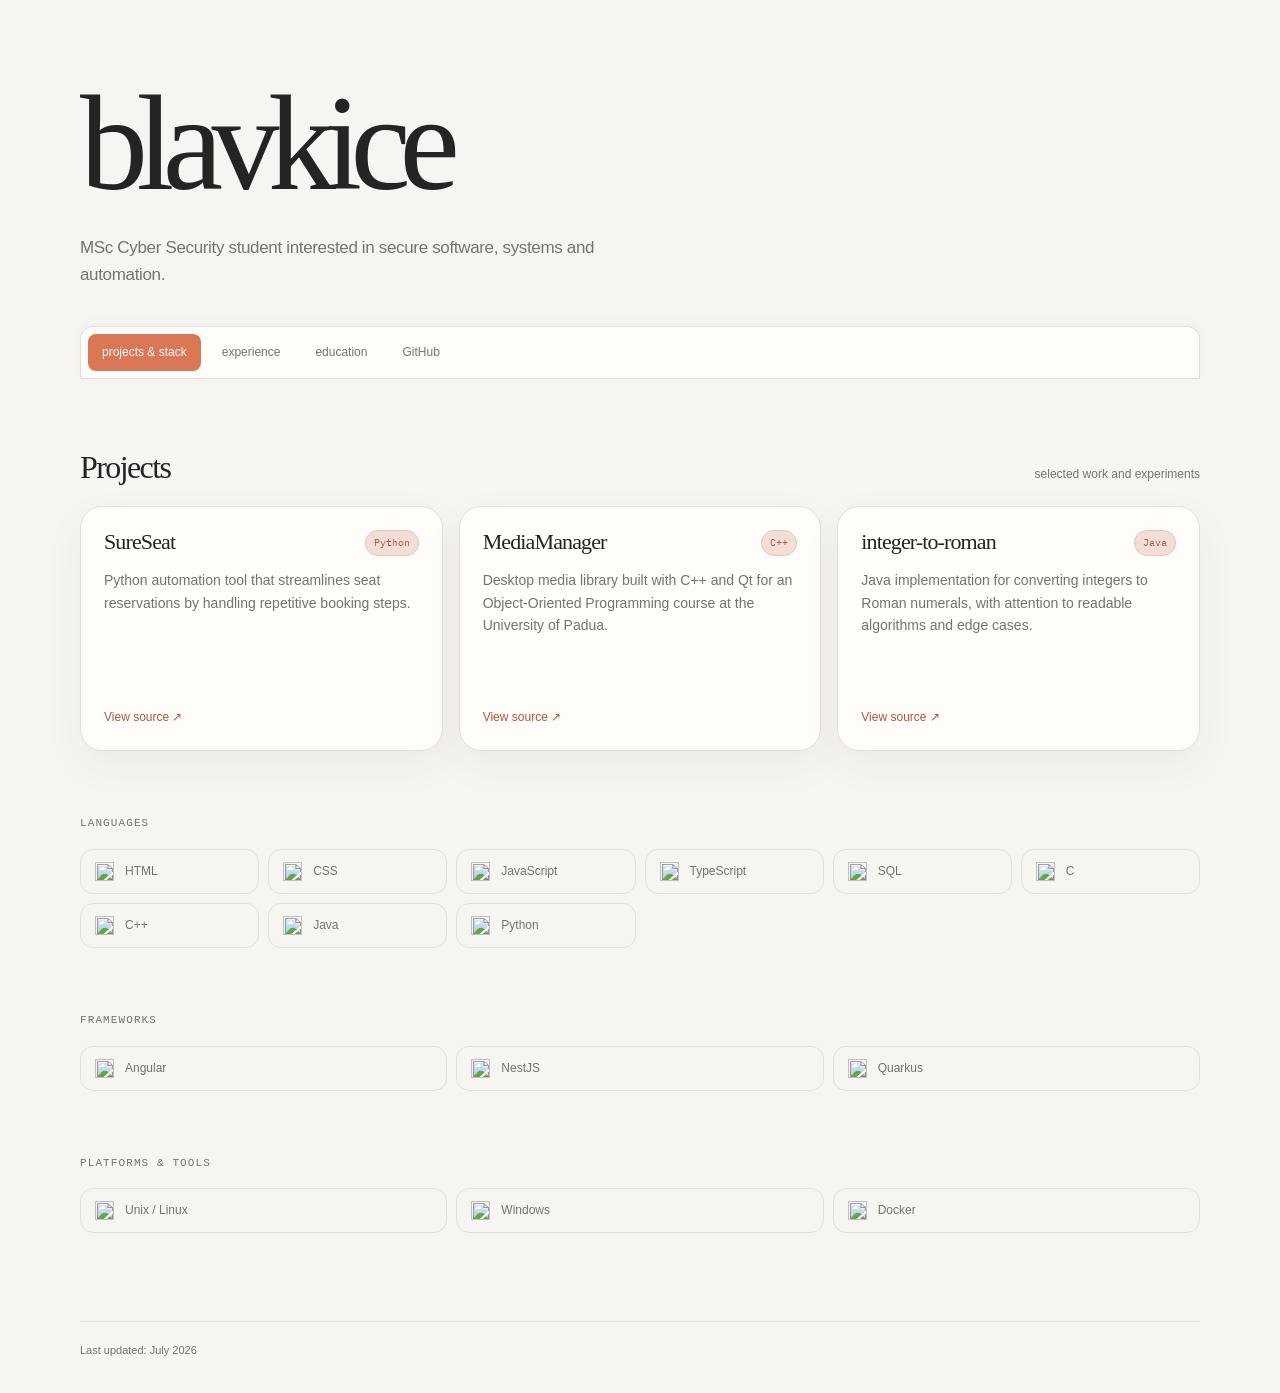
==== commit b11fd24c: "style update 2" ====
--- a/index.html
+++ b/index.html
@@ -36,7 +36,7 @@
                             <h3 class="project-card__title"><a href="https://github.com/blavkice/SureSeat" target="_blank">SureSeat</a></h3>
                             <span class="project-card__lang">Python</span>
                         </div>
-                        <p class="project-card__desc">Automated reservation system built with Python to simplify booking workflows.</p>
+                        <p class="project-card__desc">Python automation tool that streamlines seat reservations by handling repetitive booking steps.</p>
                         <a href="https://github.com/blavkice/SureSeat" class="project-card__link" target="_blank">View source</a>
                     </article>
                     <article class="project-card">
@@ -44,7 +44,7 @@
                             <h3 class="project-card__title"><a href="https://github.com/blavkice/MediaManager" target="_blank">MediaManager</a></h3>
                             <span class="project-card__lang">C++</span>
                         </div>
-                        <p class="project-card__desc">Local media manager built with Qt for a University of Padua OOP course.</p>
+                        <p class="project-card__desc">Desktop media library built with C++ and Qt for an Object-Oriented Programming course at the University of Padua.</p>
                         <a href="https://github.com/blavkice/MediaManager" class="project-card__link" target="_blank">View source</a>
                     </article>
                     <article class="project-card">
@@ -52,7 +52,7 @@
                             <h3 class="project-card__title"><a href="https://github.com/blavkice/integer-to-roman" target="_blank">integer-to-roman</a></h3>
                             <span class="project-card__lang">Java</span>
                         </div>
-                        <p class="project-card__desc">Algorithm implementation for converting integers to Roman numerals.</p>
+                        <p class="project-card__desc">Java implementation for converting integers to Roman numerals, with attention to readable algorithms and edge cases.</p>
                         <a href="https://github.com/blavkice/integer-to-roman" class="project-card__link" target="_blank">View source</a>
                     </article>
                 </div>
--- a/style.css
+++ b/style.css
@@ -61,6 +61,7 @@
 }
 
 .hero--single { padding-bottom: 0; }
+.hero--single .hero__title { margin-bottom: 32px; }
 .hero__content { display: block; }
 
 .hero__title {
@@ -73,17 +74,7 @@
     line-height: .88;
 }
 
-.hero__title::before {
-    content: 'portfolio /';
-    display: block;
-    margin: 0 0 19px 5px;
-    color: var(--accent-dark);
-    font-family: var(--mono);
-    font-size: 11px;
-    letter-spacing: .12em;
-    line-height: 1;
-    text-transform: uppercase;
-}
+.hero__title::before { content: none; }
 
 .hero__title::after { content: none; }
 
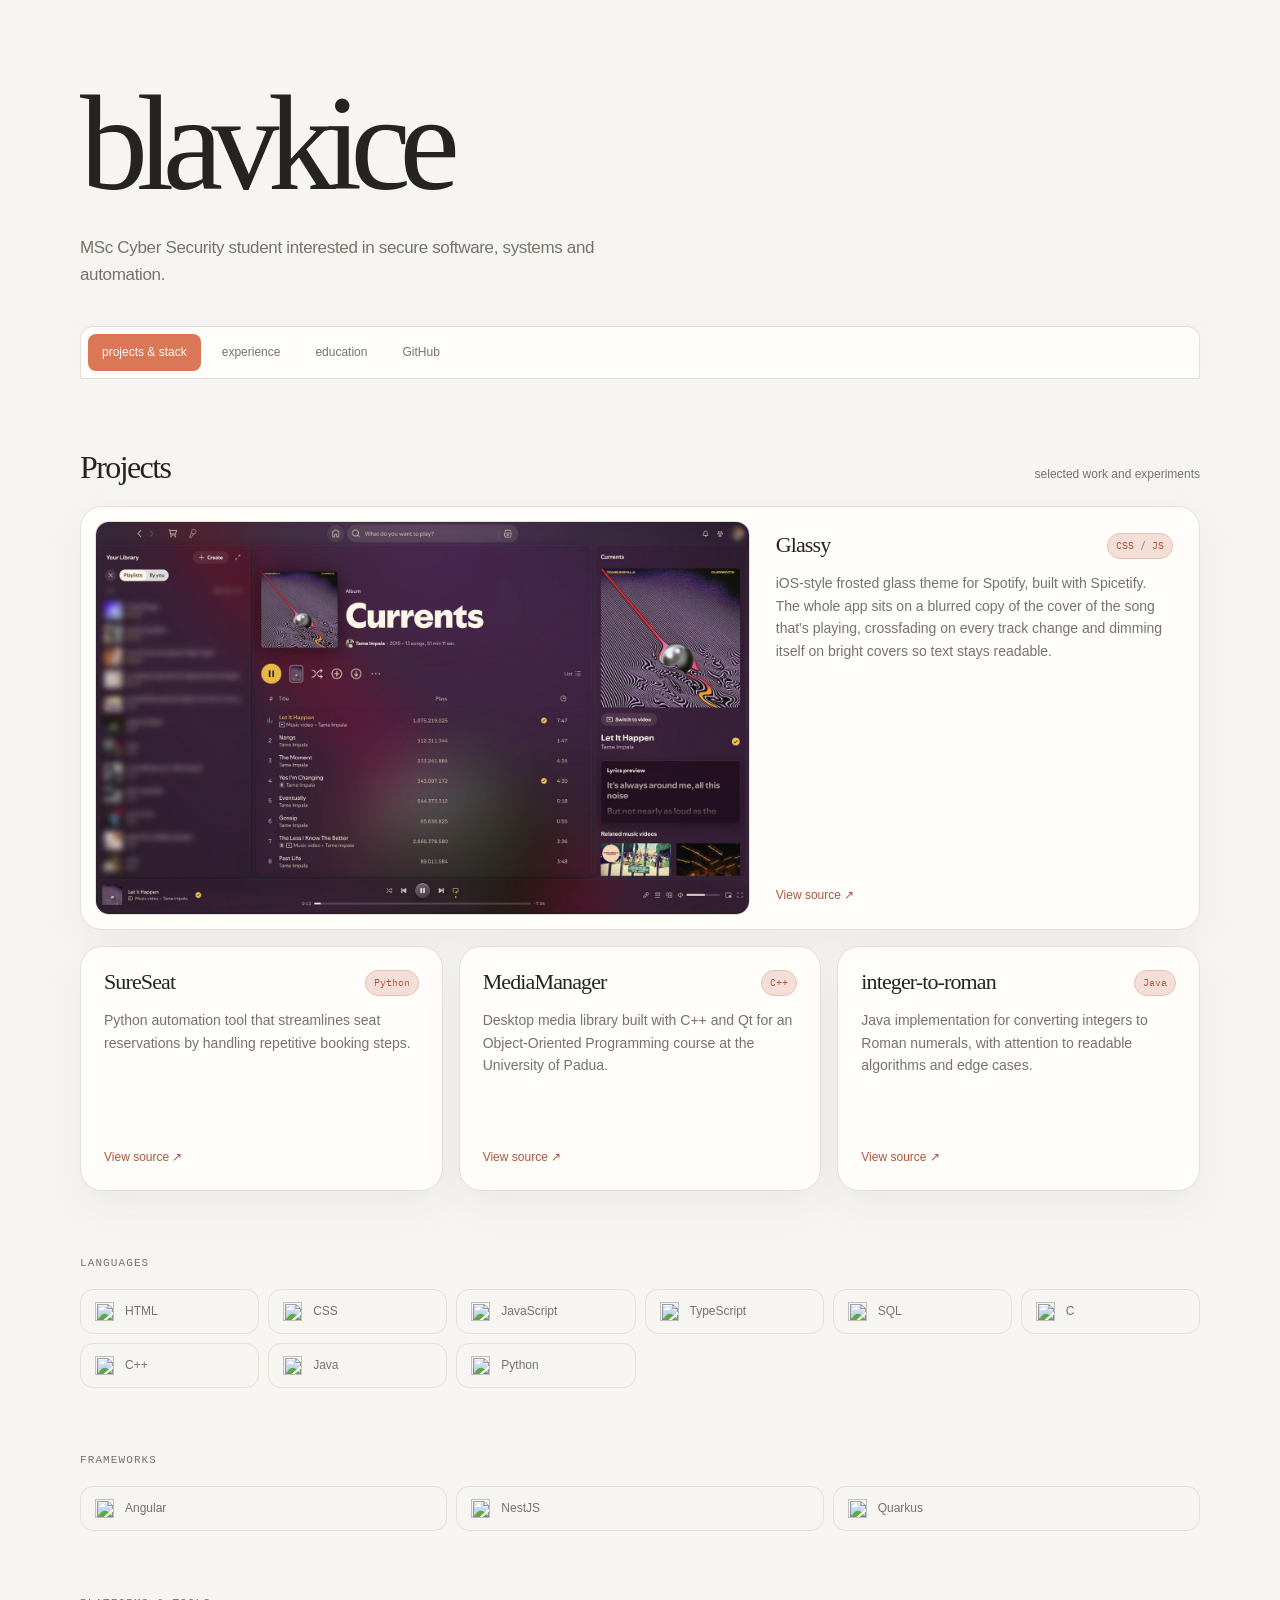
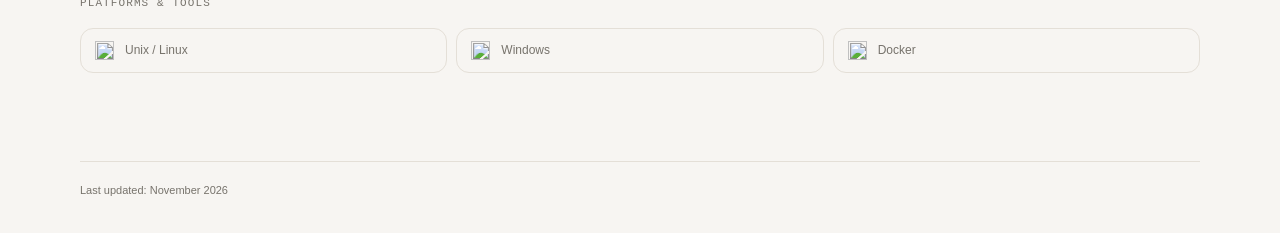
==== commit 60910a49: "nov updates" ====
--- a/index.html
+++ b/index.html
@@ -4,7 +4,7 @@
 <head>
     <meta charset="UTF-8">
     <meta name="viewport" content="width=device-width, initial-scale=1.0">
-    <title>blavkice — portfolio</title>
+    <title>blavkice | portfolio</title>
     <link href="https://fonts.googleapis.com/css2?family=IBM+Plex+Mono:wght@400;500;600;700&display=swap" rel="stylesheet">
     <link rel="stylesheet" href="style.css">
 </head>
@@ -31,6 +31,19 @@
                     <p class="section__desc">selected work and experiments</p>
                 </div>
                 <div class="projects-grid">
+                    <article class="project-card project-card--featured">
+                        <a href="https://github.com/blavkice/spicetify-glassy" class="project-card__shot" target="_blank">
+                            <img src="assets/glassy.jpg" width="1600" height="961" loading="lazy" alt="Spotify with the Glassy theme: frosted glass panels over a blurred copy of the album cover that's playing">
+                        </a>
+                        <div class="project-card__body">
+                            <div class="project-card__header">
+                                <h3 class="project-card__title"><a href="https://github.com/blavkice/spicetify-glassy" target="_blank">Glassy</a></h3>
+                                <span class="project-card__lang">CSS / JS</span>
+                            </div>
+                            <p class="project-card__desc">iOS-style frosted glass theme for Spotify, built with Spicetify. The whole app sits on a blurred copy of the cover of the song that's playing, crossfading on every track change and dimming itself on bright covers so text stays readable.</p>
+                            <a href="https://github.com/blavkice/spicetify-glassy" class="project-card__link" target="_blank">View source</a>
+                        </div>
+                    </article>
                     <article class="project-card">
                         <div class="project-card__header">
                             <h3 class="project-card__title"><a href="https://github.com/blavkice/SureSeat" target="_blank">SureSeat</a></h3>
@@ -139,7 +152,7 @@
         </main>
 
         <footer class="footer">
-            <p>Last updated: July 2026</p>
+            <p>Last updated: November 2026</p>
         </footer>
     </div>
     <script src="script.js"></script>
--- a/style.css
+++ b/style.css
@@ -204,6 +204,39 @@
 .project-card__link::after { content: '  ↗'; }
 .project-card__link:hover { text-decoration: underline; }
 
+.project-card--featured {
+    grid-column: 1 / -1;
+    display: grid;
+    grid-template-columns: minmax(0, 1.6fr) minmax(0, 1fr);
+    gap: 26px;
+    align-items: stretch;
+    padding: 14px;
+}
+
+.project-card__shot {
+    display: block;
+    overflow: hidden;
+    border-radius: calc(var(--radius-lg) - 8px);
+    border: 1px solid var(--line);
+    background: #2a1a2e;
+}
+
+.project-card__shot img {
+    display: block;
+    width: 100%;
+    height: 100%;
+    object-fit: cover;
+    transition: transform .5s ease;
+}
+
+.project-card--featured:hover .project-card__shot img { transform: scale(1.02); }
+
+.project-card__body {
+    display: flex;
+    flex-direction: column;
+    padding: 12px 12px 10px 0;
+}
+
 .stack-section { margin-top: 64px; }
 
 .stack-section__title {
@@ -259,4 +292,6 @@
     .section__header { display: block; }
     .section__desc { margin-top: 7px; }
     .project-card { min-height: 220px; padding: 20px; }
-}
+    .project-card--featured { grid-template-columns: 1fr; gap: 18px; padding: 12px; }
+    .project-card__body { padding: 4px 8px 8px; }
+}
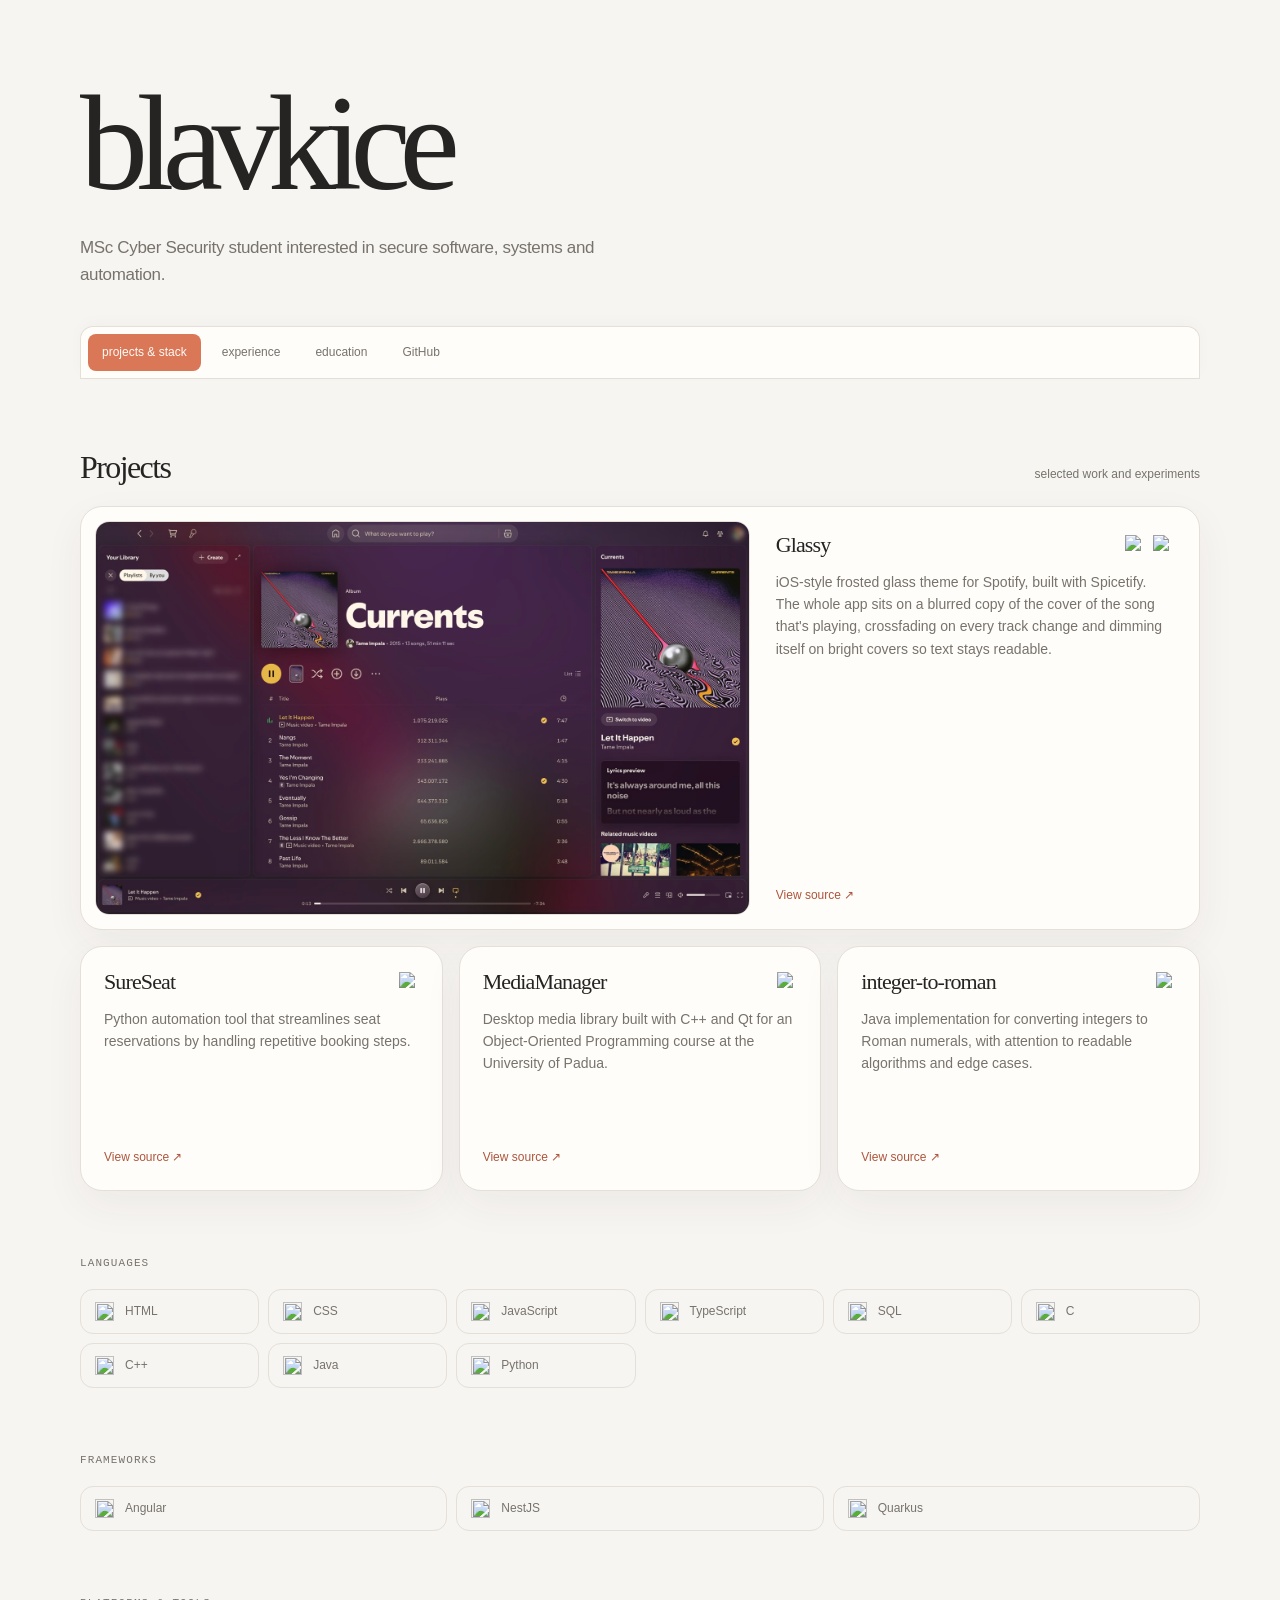
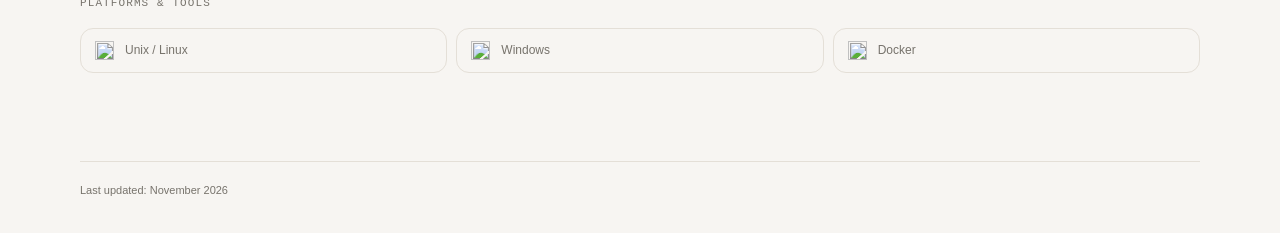
==== commit eab376eb: "updated infos" ====
--- a/index.html
+++ b/index.html
@@ -38,7 +38,7 @@
                         <div class="project-card__body">
                             <div class="project-card__header">
                                 <h3 class="project-card__title"><a href="https://github.com/blavkice/spicetify-glassy" target="_blank">Glassy</a></h3>
-                                <span class="project-card__lang">CSS / JS</span>
+                                <span class="project-card__langs"><img src="https://cdn.jsdelivr.net/gh/devicons/devicon@latest/icons/css3/css3-original.svg" alt="CSS" title="CSS"><img src="https://cdn.jsdelivr.net/gh/devicons/devicon@latest/icons/javascript/javascript-original.svg" alt="JavaScript" title="JavaScript"></span>
                             </div>
                             <p class="project-card__desc">iOS-style frosted glass theme for Spotify, built with Spicetify. The whole app sits on a blurred copy of the cover of the song that's playing, crossfading on every track change and dimming itself on bright covers so text stays readable.</p>
                             <a href="https://github.com/blavkice/spicetify-glassy" class="project-card__link" target="_blank">View source</a>
@@ -47,7 +47,7 @@
                     <article class="project-card">
                         <div class="project-card__header">
                             <h3 class="project-card__title"><a href="https://github.com/blavkice/SureSeat" target="_blank">SureSeat</a></h3>
-                            <span class="project-card__lang">Python</span>
+                            <span class="project-card__langs"><img src="https://cdn.jsdelivr.net/gh/devicons/devicon@latest/icons/python/python-original.svg" alt="Python" title="Python"></span>
                         </div>
                         <p class="project-card__desc">Python automation tool that streamlines seat reservations by handling repetitive booking steps.</p>
                         <a href="https://github.com/blavkice/SureSeat" class="project-card__link" target="_blank">View source</a>
@@ -55,7 +55,7 @@
                     <article class="project-card">
                         <div class="project-card__header">
                             <h3 class="project-card__title"><a href="https://github.com/blavkice/MediaManager" target="_blank">MediaManager</a></h3>
-                            <span class="project-card__lang">C++</span>
+                            <span class="project-card__langs"><img src="https://cdn.jsdelivr.net/gh/devicons/devicon@latest/icons/cplusplus/cplusplus-original.svg" alt="C++" title="C++"></span>
                         </div>
                         <p class="project-card__desc">Desktop media library built with C++ and Qt for an Object-Oriented Programming course at the University of Padua.</p>
                         <a href="https://github.com/blavkice/MediaManager" class="project-card__link" target="_blank">View source</a>
@@ -63,7 +63,7 @@
                     <article class="project-card">
                         <div class="project-card__header">
                             <h3 class="project-card__title"><a href="https://github.com/blavkice/integer-to-roman" target="_blank">integer-to-roman</a></h3>
-                            <span class="project-card__lang">Java</span>
+                            <span class="project-card__langs"><img src="https://cdn.jsdelivr.net/gh/devicons/devicon@latest/icons/java/java-original.svg" alt="Java" title="Java"></span>
                         </div>
                         <p class="project-card__desc">Java implementation for converting integers to Roman numerals, with attention to readable algorithms and edge cases.</p>
                         <a href="https://github.com/blavkice/integer-to-roman" class="project-card__link" target="_blank">View source</a>
--- a/style.css
+++ b/style.css
@@ -188,16 +188,8 @@
 .project-card__title a { text-decoration: none; }
 .project-card__title a:hover { color: var(--accent-dark); }
 
-.project-card__lang {
-    flex-shrink: 0;
-    padding: 4px 8px;
-    border: 1px solid #e8c2b5;
-    border-radius: 999px;
-    background: var(--accent-soft);
-    color: var(--accent-dark);
-    font-family: var(--mono);
-    font-size: 10px;
-}
+.project-card__langs { display: flex; flex-shrink: 0; gap: 8px; padding-top: 2px; }
+.project-card__langs img { width: 20px; height: 20px; object-fit: contain; }
 
 .project-card__desc { margin: 0 0 16px; color: var(--muted); font-size: 14px; }
 .project-card__link { margin-top: auto; color: var(--accent-dark); font-size: 12px; text-decoration: none; }
